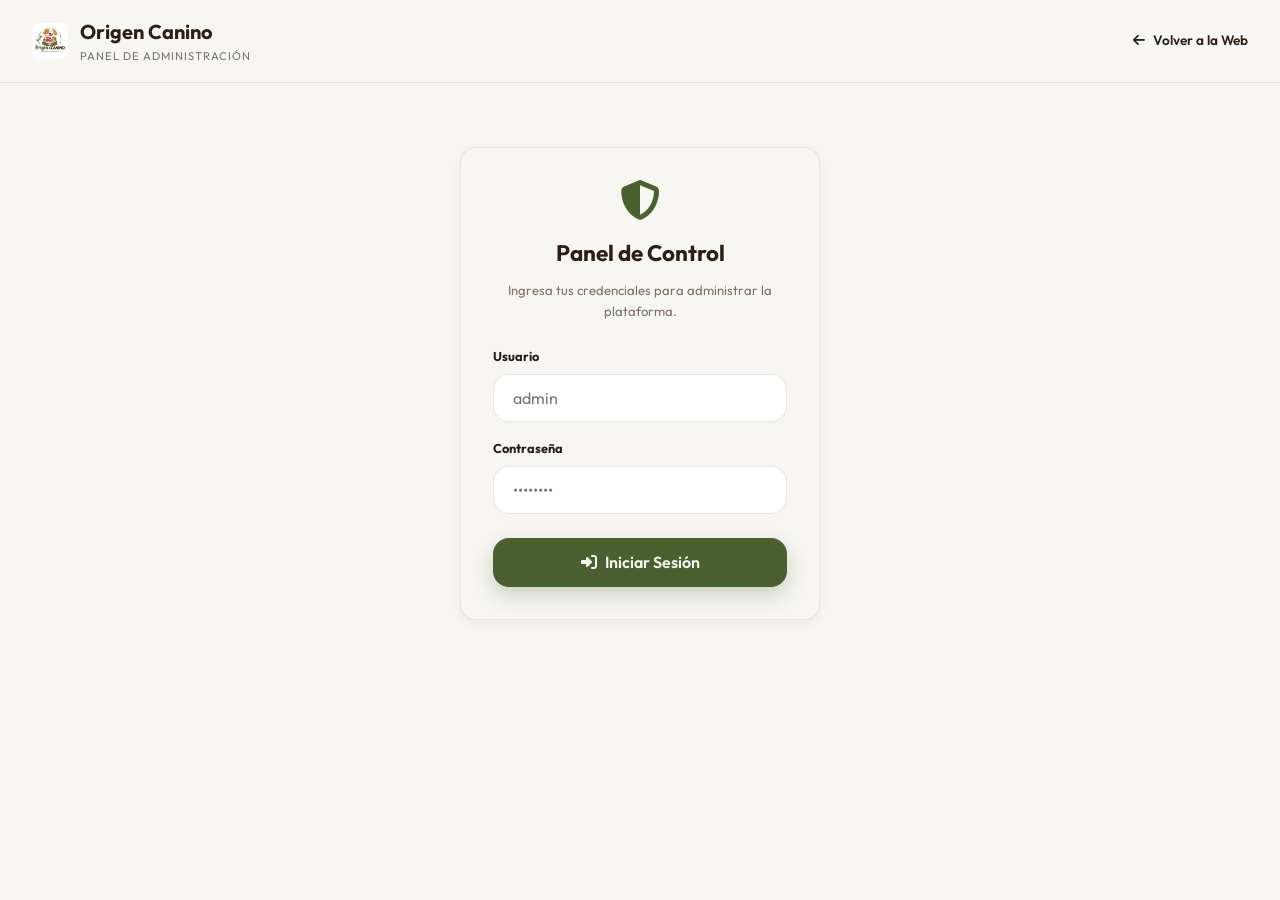
==== admin/index.html @ ac1cb2c6 "Corregir anidamiento HTML de admin-panel-leads cerrando correctamente admin-panel-users" ====
<!DOCTYPE html>
<html lang="es">
<head>
  <meta charset="UTF-8">
  <meta name="viewport" content="width=device-width, initial-scale=1.0">
  <title>Origen Canino - Panel de Control</title>
  
  <!-- Estilos e iconos idénticos al sitio principal -->
  <link rel="stylesheet" href="../style.css?v=3.2">
  <link rel="stylesheet" href="https://cdnjs.cloudflare.com/ajax/libs/font-awesome/6.4.0/css/all.min.css">
  <link rel="preconnect" href="https://fonts.googleapis.com">
  <link rel="preconnect" href="https://fonts.gstatic.com" crossorigin>
  <link href="https://fonts.googleapis.com/css2?family=Outfit:wght@300;400;600;700&family=Playfair+Display:ital,wght@0,600;0,700;1,400&display=swap" rel="stylesheet">
  
  <style>
    body {
      background: var(--bg-cream);
      margin: 0;
      font-family: var(--font-sans);
      color: var(--text-dark);
      min-height: 100vh;
      display: flex;
      flex-direction: column;
    }
    
    /* Header de Admin simplificado */
    .admin-header {
      background: var(--bg-cream);
      border-bottom: 1px solid rgba(44, 26, 14, 0.08);
      padding: 1rem 2rem;
      display: flex;
      justify-content: space-between;
      align-items: center;
    }

    .admin-logo-wrapper {
      display: flex;
      align-items: center;
      gap: 0.75rem;
    }

    .admin-logo-img {
      height: 36px;
      width: auto;
      border-radius: var(--radius-sm);
    }

    .admin-logo-title {
      font-family: var(--font-serif);
      font-size: 1.25rem;
      color: var(--secondary-brown);
      font-weight: 700;
      margin: 0;
    }

    .admin-logo-subtitle {
      font-size: 0.7rem;
      color: var(--text-muted);
      margin: 0;
      text-transform: uppercase;
      letter-spacing: 1px;
    }
    
    .admin-back-btn {
      color: var(--secondary-brown);
      text-decoration: none;
      font-size: 0.85rem;
      font-weight: 600;
      display: flex;
      align-items: center;
      gap: 0.5rem;
      transition: color 0.2s;
    }
    .admin-back-btn:hover {
      color: var(--primary-green);
    }
    
    .admin-main-area {
      flex: 1;
      display: flex;
      flex-direction: column;
      padding: 2rem;
      max-width: 1400px;
      width: 100%;
      box-sizing: border-box;
      margin: 0 auto;
    }
  </style>
</head>
<body>

  <!-- Encabezado de la página de administración -->
  <header class="admin-header">
    <div class="admin-logo-wrapper">
      <img src="../assets/logo.jpg" alt="Origen Canino" class="admin-logo-img" onerror="this.src='../assets/logo.jpg'">
      <div>
        <h1 class="admin-logo-title">Origen Canino</h1>
        <p class="admin-logo-subtitle">Panel de Administración</p>
      </div>
    </div>
    <a href="../index.html" class="admin-back-btn">
      <i class="fa-solid fa-arrow-left"></i> Volver a la Web
    </a>
  </header>

  <main class="admin-main-area">

    <!-- Formulario de Autenticación de Administrador -->
    <div id="admin-login-box" class="admin-login-box" style="display: flex; justify-content: center; align-items: center; min-height: 400px; padding: 2rem 0;">
      <div class="admin-login-card" style="background: var(--bg-cream); padding: 2rem; border-radius: var(--radius-md); border: 1px solid rgba(44,26,14,0.08); width: 100%; max-width: 360px; box-shadow: var(--shadow-sm); text-align: center;">
        <i class="fa-solid fa-shield-halved" style="font-size: 2.5rem; color: var(--primary-green); margin-bottom: 1rem;"></i>
        <h3 style="font-family: var(--font-serif); color: var(--secondary-brown); margin-bottom: 0.5rem; font-size: 1.4rem;">Panel de Control</h3>
        <p style="color: var(--text-muted); font-size: 0.82rem; margin-bottom: 1.5rem;">Ingresa tus credenciales para administrar la plataforma.</p>
        <div class="form-group" style="text-align: left; margin-bottom: 1rem;">
          <label for="admin-user-input" style="color: var(--text-dark); font-size: 0.8rem; font-weight: 700;">Usuario</label>
          <input type="text" id="admin-user-input" class="form-input" placeholder="admin" style="width: 100%;">
        </div>
        <div class="form-group" style="text-align: left; margin-bottom: 1.5rem;">
          <label for="admin-pass-input" style="color: var(--text-dark); font-size: 0.8rem; font-weight: 700;">Contraseña</label>
          <input type="password" id="admin-pass-input" class="form-input" placeholder="••••••••" style="width: 100%;" onkeydown="if(event.key==='Enter') loginAdmin()">
        </div>
        <button class="btn btn-primary" style="width: 100%;" onclick="loginAdmin()">
          <i class="fa-solid fa-right-to-bracket"></i> Iniciar Sesión
        </button>
      </div>
    </div>

    <!-- Dashboard del Administrador (Oculto al inicio) -->
    <div class="admin-dashboard-container" id="admin-dashboard-wrapper" style="display: none;">
      
      <!-- Sidebar del Administrador -->
      <aside class="admin-sidebar">
        <button class="admin-menu-btn active" id="btn-tab-parameters" onclick="switchAdminTab('parameters')">
          <i class="fa-solid fa-sliders"></i> Parámetros de Dietas
        </button>
        <button class="admin-menu-btn" id="btn-tab-recipes" onclick="switchAdminTab('recipes')">
          <i class="fa-solid fa-utensils"></i> Menús & Recetas
        </button>
        <button class="admin-menu-btn" id="btn-tab-orders" onclick="switchAdminTab('orders')">
          <i class="fa-solid fa-receipt"></i> Suscripciones Activas
        </button>
        <button class="admin-menu-btn" id="btn-tab-testimonials" onclick="switchAdminTab('testimonials')">
          <i class="fa-solid fa-comments"></i> Testimonios Familias
        </button>
        <button class="admin-menu-btn" id="btn-tab-faqs" onclick="switchAdminTab('faqs')">
          <i class="fa-solid fa-circle-question"></i> Preguntas Frecuentes (FAQs)
        </button>
        <button class="admin-menu-btn" id="btn-tab-leads" onclick="switchAdminTab('leads')">
          <i class="fa-solid fa-envelope"></i> Mensajes Recibidos
        </button>
        <button class="admin-menu-btn" id="btn-tab-users" onclick="switchAdminTab('users')">
          <i class="fa-solid fa-users-gear"></i> Administradores
        </button>
        <button class="admin-menu-btn" onclick="logoutAdmin()" style="margin-top: auto; color: var(--accent-red); border-color: rgba(177, 59, 57, 0.2);">
          <i class="fa-solid fa-power-off"></i> Cerrar Sesión Admin
        </button>
      </aside>

      <!-- Contenido del Panel Admin -->
      <main class="admin-content-card">
        
        <!-- PANEL A: CONFIGURACIÓN DE PARÁMETROS -->
        <div id="admin-panel-parameters" class="admin-view-panel active">
          <h2 style="font-family: var(--font-serif); color: var(--secondary-brown); margin-bottom: 0.5rem;">
            Mantenedor de Parámetros Nutricionales
          </h2>
          <p style="color: var(--text-muted); margin-bottom: 2rem;">
            Configura los multiplicadores de ración para los cálculos automáticos y los precios por kg.
          </p>

          <div class="inline-form-grid">
            <div class="form-group">
              <label for="cfg-barf-price" style="color: var(--text-dark);">Precio por kg Dieta BARF ($)</label>
              <input type="number" id="cfg-barf-price" class="form-input" value="4200">
            </div>
            <div class="form-group">
              <label for="cfg-cooked-price" style="color: var(--text-dark);">Precio por kg Comida Cocinada ($)</label>
              <input type="number" id="cfg-cooked-price" class="form-input" value="5200">
            </div>
            <div class="form-group">
              <label for="cfg-shipping-cost" style="color: var(--text-dark);">Costo de Envío / Despacho ($)</label>
              <input type="number" id="cfg-shipping-cost" class="form-input" value="5000">
            </div>
          </div>

          <h3 style="font-size: 1.1rem; color: var(--secondary-brown); margin: 1.5rem 0 1rem; border-bottom: 1px solid rgba(44, 26, 14, 0.08); padding-bottom: 0.5rem;">
            Porcentajes para Dieta BARF (Adultos)
          </h3>
          <div class="inline-form-grid">
            <div class="form-group">
              <label for="cfg-barf-adult-sedentary" style="color: var(--text-dark);">Sedentario / Senior (%)</label>
              <input type="number" id="cfg-barf-adult-sedentary" class="form-input" value="2.0" step="0.1">
            </div>
            <div class="form-group">
              <label for="cfg-barf-adult-normal" style="color: var(--text-dark);">Normal (%)</label>
              <input type="number" id="cfg-barf-adult-normal" class="form-input" value="2.5" step="0.1">
            </div>
            <div class="form-group">
              <label for="cfg-barf-adult-active" style="color: var(--text-dark);">Activo (%)</label>
              <input type="number" id="cfg-barf-adult-active" class="form-input" value="3.0" step="0.1">
            </div>
            <div class="form-group">
              <label for="cfg-barf-adult-working" style="color: var(--text-dark);">Muy Activo (%)</label>
              <input type="number" id="cfg-barf-adult-working" class="form-input" value="3.5" step="0.1">
            </div>
          </div>

          <h3 style="font-size: 1.1rem; color: var(--secondary-brown); margin: 1.5rem 0 1rem; border-bottom: 1px solid rgba(44, 26, 14, 0.08); padding-bottom: 0.5rem;">
            Porcentajes para Comida Cocinada (Adultos)
          </h3>
          <div class="inline-form-grid">
            <div class="form-group">
              <label for="cfg-cooked-adult-sedentary" style="color: var(--text-dark);">Sedentario / Senior (%)</label>
              <input type="number" id="cfg-cooked-adult-sedentary" class="form-input" value="3.0" step="0.1">
            </div>
            <div class="form-group">
              <label for="cfg-cooked-adult-normal" style="color: var(--text-dark);">Normal (%)</label>
              <input type="number" id="cfg-cooked-adult-normal" class="form-input" value="3.5" step="0.1">
            </div>
            <div class="form-group">
              <label for="cfg-cooked-adult-active" style="color: var(--text-dark);">Activo (%)</label>
              <input type="number" id="cfg-cooked-adult-active" class="form-input" value="4.0" step="0.1">
            </div>
            <div class="form-group">
              <label for="cfg-cooked-adult-working" style="color: var(--text-dark);">Muy Activo (%)</label>
              <input type="number" id="cfg-cooked-adult-working" class="form-input" value="4.5" step="0.1">
            </div>
          </div>

          <h3 style="font-size: 1.1rem; color: var(--secondary-brown); margin: 1.5rem 0 1rem; border-bottom: 1px solid rgba(44, 26, 14, 0.08); padding-bottom: 0.5rem;">
            Porcentajes para Cachorros (Según Edad)
          </h3>
          <div class="inline-form-grid">
            <div class="form-group">
              <label for="cfg-puppy-early" style="color: var(--text-dark);">Cachorros 2-4 meses (%)</label>
              <input type="number" id="cfg-puppy-early" class="form-input" value="8.0" step="0.5">
            </div>
            <div class="form-group">
              <label for="cfg-puppy-mid" style="color: var(--text-dark);">Cachorros 4-6 meses (%)</label>
              <input type="number" id="cfg-puppy-mid" class="form-input" value="6.0" step="0.5">
            </div>
            <div class="form-group">
              <label for="cfg-puppy-late" style="color: var(--text-dark);">Cachorros 6-12 meses (%)</label>
              <input type="number" id="cfg-puppy-late" class="form-input" value="4.0" step="0.5">
            </div>
          </div>

          <button class="btn btn-primary" onclick="saveAdminParameters()">
            <i class="fa-solid fa-floppy-disk"></i> Guardar Parámetros
          </button>
        </div>

        <!-- PANEL B: GESTIÓN DE CATÁLOGO / RECETAS -->
        <div id="admin-panel-recipes" class="admin-view-panel">
          <div style="display: flex; justify-content: space-between; align-items: center; margin-bottom: 1.5rem;">
            <h2 style="font-family: var(--font-serif); color: var(--secondary-brown);">
              Catálogo de Productos y Recetas
            </h2>
            <button class="btn btn-primary" onclick="showAddProductForm()">
              <i class="fa-solid fa-plus"></i> Nuevo Producto
            </button>
          </div>

          <!-- Formulario de agregar/editar -->
          <div id="add-product-form-container" style="display: none; background: var(--bg-cream); padding: 1.5rem; border-radius: var(--radius-md); border: 1px solid rgba(44, 26, 14, 0.08); margin-bottom: 2rem;">
            <h3 id="form-product-title" style="margin-bottom: 1rem; font-size: 1.1rem; color: var(--secondary-brown);">Agregar Nuevo Producto</h3>
            <input type="hidden" id="form-product-id">
            
            <div style="display: grid; grid-template-columns: 1fr 1fr; gap: 1rem; margin-bottom: 1rem;">
              <div class="form-group">
                <label for="form-product-name" style="color: var(--text-dark);">Nombre del Producto</label>
                <input type="text" id="form-product-name" class="form-input" required placeholder="Ej: BARF Salmón Premium">
              </div>
              <div class="form-group">
                <label for="form-product-category" style="color: var(--text-dark);">Categoría</label>
                <select id="form-product-category" class="form-input">
                  <option value="barf">Dieta BARF</option>
                  <option value="cooked">Comida Cocinada</option>
                  <option value="snack">Snack / Suplemento</option>
                </select>
              </div>
            </div>

            <div style="display: grid; grid-template-columns: 1fr 1fr; gap: 1rem; margin-bottom: 1rem;">
              <div class="form-group">
                <label for="form-product-price" style="color: var(--text-dark);">Precio ($)</label>
                <input type="number" id="form-product-price" class="form-input" required placeholder="Ej: 4500 (BARF/Cocido es por kg, Snack por unidad)">
              </div>
              <div class="form-group">
                <label for="form-product-icon" style="color: var(--text-dark);">Emoji / Icono representativo</label>
                <input type="text" id="form-product-icon" class="form-input" placeholder="Ej: 🍣 o 🦴">
              </div>
            </div>

            <div class="form-group" style="margin-bottom: 1.25rem;">
              <label for="form-product-ingredients" style="color: var(--text-dark);">Ingredientes o Descripción Corta</label>
              <input type="text" id="form-product-ingredients" class="form-input" placeholder="Ej: 60% carne de salmón, 20% huesos triturados, 10% zapallo...">
            </div>

            <div style="display: flex; gap: 0.5rem;">
              <button class="btn btn-primary" onclick="submitProductForm()">
                Guardar Producto
              </button>
              <button class="btn btn-secondary" onclick="hideProductForm()">
                Cancelar
              </button>
            </div>
          </div>

          <!-- Tabla de Catálogo -->
          <div class="admin-table-wrapper">
            <table class="admin-table">
              <thead>
                <tr>
                  <th>Icono</th>
                  <th>Nombre</th>
                  <th>Categoría</th>
                  <th>Ingredientes / Detalle</th>
                  <th>Precio</th>
                  <th>Acciones</th>
                </tr>
              </thead>
              <tbody id="admin-products-tbody">
                <!-- Carga dinámica -->
              </tbody>
            </table>
          </div>
        </div>

        <!-- PANEL C: GESTIÓN DE SUSCRIPCIONES / PEDIDOS -->
        <div id="admin-panel-orders" class="admin-view-panel">
          <h2 style="font-family: var(--font-serif); color: var(--secondary-brown); margin-bottom: 0.5rem;">
            Control de Suscripciones Mensuales
          </h2>
          <p style="color: var(--text-muted); margin-bottom: 1.5rem;">
            Revisa y gestiona las solicitudes de dietas personalizadas y pedidos ingresados por los clientes en la App.
          </p>

          <div class="admin-table-wrapper">
            <table class="admin-table">
              <thead>
                <tr>
                  <th>Foto Mascota</th>
                  <th>Mascotas & Dueño</th>
                  <th>Detalles Físicos</th>
                  <th>Fórmula Solicitada</th>
                  <th>Porción Diaria</th>
                  <th>Total Mensual</th>
                  <th>Estado de Pago</th>
                </tr>
              </thead>
              <tbody id="admin-orders-tbody">
                <!-- Carga dinámica -->
              </tbody>
            </table>
          </div>
        </div>

        <!-- PANEL D: GESTIÓN DE TESTIMONIOS -->
        <div id="admin-panel-testimonials" class="admin-view-panel">
          <div style="display: flex; justify-content: space-between; align-items: center; margin-bottom: 1.5rem;">
            <h2 style="font-family: var(--font-serif); color: var(--secondary-brown);">
              Testimonios de Familias
            </h2>
            <button class="btn btn-primary" onclick="showAddTestimonialForm()">
              <i class="fa-solid fa-plus"></i> Nuevo Testimonio
            </button>
          </div>

          <!-- Formulario de agregar/editar testimonio -->
          <div id="add-testimonial-form-container" style="display: none; background: var(--bg-cream); padding: 1.5rem; border-radius: var(--radius-md); border: 1px solid rgba(44, 26, 14, 0.08); margin-bottom: 2rem;">
            <h3 id="form-testimonial-title" style="margin-bottom: 1rem; font-size: 1.1rem; color: var(--secondary-brown);">Agregar Testimonio</h3>
            <input type="hidden" id="form-testimonial-id">
            
            <div style="display: grid; grid-template-columns: 1fr 1fr; gap: 1rem; margin-bottom: 1rem;">
              <div class="form-group">
                <label for="form-testimonial-author" style="color: var(--text-dark);">Nombre del Autor</label>
                <input type="text" id="form-testimonial-author" class="form-input" required placeholder="Ej: Camila Rojas">
              </div>
              <div class="form-group">
                <label for="form-testimonial-location" style="color: var(--text-dark);">Ubicación</label>
                <input type="text" id="form-testimonial-location" class="form-input" required placeholder="Ej: Providencia">
              </div>
            </div>

            <div style="display: grid; grid-template-columns: 1fr 1fr; gap: 1rem; margin-bottom: 1rem;">
              <div class="form-group">
                <label for="form-testimonial-dog" style="color: var(--text-dark);">Nombre de la Mascota</label>
                <input type="text" id="form-testimonial-dog" class="form-input" placeholder="Ej: Mateo">
              </div>
              <div class="form-group">
                <label for="form-testimonial-photo" style="color: var(--text-dark);">Avatar (URL de foto o Base64)</label>
                <input type="text" id="form-testimonial-photo" class="form-input" placeholder="Opcional. Por defecto usa logo.">
              </div>
            </div>

            <div class="form-group" style="margin-bottom: 1.25rem;">
              <label for="form-testimonial-quote" style="color: var(--text-dark);">Testimonio / Opinión</label>
              <textarea id="form-testimonial-quote" class="form-input" style="height: 80px; resize: none;" required placeholder="Escribe aquí el testimonio de la familia..."></textarea>
            </div>

            <div style="display: flex; gap: 0.5rem;">
              <button class="btn btn-primary" onclick="submitTestimonialForm()">
                Guardar Testimonio
              </button>
              <button class="btn btn-secondary" onclick="hideTestimonialForm()">
                Cancelar
              </button>
            </div>
          </div>

          <!-- Tabla de Testimonios -->
          <div class="admin-table-wrapper">
            <table class="admin-table">
              <thead>
                <tr>
                  <th>Avatar</th>
                  <th>Autor</th>
                  <th>Ubicación</th>
                  <th>Mascota</th>
                  <th>Opinión</th>
                  <th>Acciones</th>
                </tr>
              </thead>
              <tbody id="admin-testimonials-tbody">
                <!-- Carga dinámica -->
              </tbody>
            </table>
          </div>
        </div>

        <!-- PANEL E: GESTIÓN DE FAQS -->
        <div id="admin-panel-faqs" class="admin-view-panel">
          <div style="display: flex; justify-content: space-between; align-items: center; margin-bottom: 1.5rem;">
            <h2 style="font-family: var(--font-serif); color: var(--secondary-brown);">
              Preguntas Frecuentes (FAQs)
            </h2>
            <button class="btn btn-primary" onclick="showAddFaqForm()">
              <i class="fa-solid fa-plus"></i> Nueva FAQ
            </button>
          </div>

          <!-- Formulario de agregar/editar FAQ -->
          <div id="add-faq-form-container" style="display: none; background: var(--bg-cream); padding: 1.5rem; border-radius: var(--radius-md); border: 1px solid rgba(44, 26, 14, 0.08); margin-bottom: 2rem;">
            <h3 id="form-faq-title" style="margin-bottom: 1rem; font-size: 1.1rem; color: var(--secondary-brown);">Agregar FAQ</h3>
            <input type="hidden" id="form-faq-id">
            
            <div class="form-group" style="margin-bottom: 1rem;">
              <label for="form-faq-question" style="color: var(--text-dark);">Pregunta</label>
              <input type="text" id="form-faq-question" class="form-input" required placeholder="Ej: ¿Es seguro dar huesos a mi perro?">
            </div>

            <div class="form-group" style="margin-bottom: 1.25rem;">
              <label for="form-faq-answer" style="color: var(--text-dark);">Respuesta</label>
              <textarea id="form-faq-answer" class="form-input" style="height: 100px; resize: none;" required placeholder="Escribe aquí la respuesta oficial..."></textarea>
            </div>

            <div style="display: flex; gap: 0.5rem;">
              <button class="btn btn-primary" onclick="submitFaqForm()">
                Guardar FAQ
              </button>
              <button class="btn btn-secondary" onclick="hideFaqForm()">
                Cancelar
              </button>
            </div>
          </div>

          <!-- Tabla de FAQs -->
          <div class="admin-table-wrapper">
            <table class="admin-table">
              <thead>
                <tr>
                  <th style="width: 250px;">Pregunta</th>
                  <th>Respuesta Oficial</th>
                  <th style="width: 100px;">Acciones</th>
                </tr>
              </thead>
              <tbody id="admin-faqs-tbody">
                <!-- Carga dinámica -->
              </tbody>
            </table>
          </div>
        </div>

        <!-- PANEL F: GESTIÓN DE USUARIOS ADMINISTRADORES -->
        <div id="admin-panel-users" class="admin-view-panel">
          <div style="display: flex; justify-content: space-between; align-items: center; margin-bottom: 1.5rem;">
            <h2 style="font-family: var(--font-serif); color: var(--secondary-brown);">
              Usuarios Administradores
            </h2>
            <button class="btn btn-primary" onclick="showAddUserForm()">
              <i class="fa-solid fa-user-plus"></i> Nuevo Administrador
            </button>
          </div>

          <!-- Formulario de agregar/editar usuario admin -->
          <div id="add-user-form-container" style="display: none; background: var(--bg-cream); padding: 1.5rem; border-radius: var(--radius-md); border: 1px solid rgba(44, 26, 14, 0.08); margin-bottom: 2rem;">
            <h3 id="form-user-title" style="margin-bottom: 1rem; font-size: 1.1rem; color: var(--secondary-brown);">Agregar Administrador</h3>
            <input type="hidden" id="form-user-id">
            
            <div style="display: grid; grid-template-columns: 1fr 1fr; gap: 1rem; margin-bottom: 1.25rem;">
              <div class="form-group">
                <label for="form-user-name" style="color: var(--text-dark); font-weight: 700;">Nombre de Usuario</label>
                <input type="text" id="form-user-name" class="form-input" required placeholder="Ej: admin2">
              </div>
              <div class="form-group">
                <label for="form-user-pass" style="color: var(--text-dark); font-weight: 700;">Contraseña</label>
                <input type="password" id="form-user-pass" class="form-input" placeholder="Escribe la contraseña (vacío en edición para no cambiar)">
              </div>
            </div>

            <div style="display: flex; gap: 0.5rem;">
              <button class="btn btn-primary" onclick="submitUserForm()">
                Guardar Usuario
              </button>
              <button class="btn btn-secondary" onclick="hideUserForm()">
                Cancelar
              </button>
            </div>
          </div>

          <!-- Tabla de Administradores -->
          <div class="admin-table-wrapper" style="max-width: 600px;">
            <table class="admin-table">
              <thead>
                <tr>
                  <th>ID</th>
                  <th>Nombre de Usuario</th>
                  <th>Acciones</th>
                </tr>
              </thead>
              <tbody id="admin-users-tbody">
                <!-- Carga dinámica -->
              </tbody>
            </table>
        </div>
      </div>

      <!-- PANEL G: GESTIÓN DE MENSAJES RECIBIDOS (LEADS) -->
        <div id="admin-panel-leads" class="admin-view-panel">
          <div style="display: flex; justify-content: space-between; align-items: center; margin-bottom: 1.5rem;">
            <h2 style="font-family: var(--font-serif); color: var(--secondary-brown);">
              Mensajes y Consultas Recibidas
            </h2>
          </div>

          <!-- Tabla de Mensajes -->
          <div class="admin-table-wrapper">
            <table class="admin-table">
              <thead>
                <tr>
                  <th style="width: 150px;">Fecha</th>
                  <th style="width: 150px;">Nombre</th>
                  <th style="width: 180px;">Correo</th>
                  <th style="width: 120px;">Teléfono</th>
                  <th>Consulta o Proyecto</th>
                  <th style="width: 100px;">Acciones</th>
                </tr>
              </thead>
              <tbody id="admin-leads-tbody">
                <!-- Carga dinámica -->
              </tbody>
            </table>
          </div>
        </div>

      </main>
    </div>

  </main>

  <script src="admin.js?v=3.3"></script>
</body>
</html>
---- style.css ----
/* CSS para Origen Canino Web & Mobile Suite */
@import url('https://fonts.googleapis.com/css2?family=Pacifico&family=Fredoka:wght@400;600;700&family=Outfit:wght@300;400;500;600;700;800&family=Courier+Prime:wght@400;700&display=swap');

:root {
  /* Paleta de colores basada en el logo oficial */
  --primary-green: hsl(85, 34%, 28%);     /* #4d6433 - Verde oliva del plato */
  --primary-green-light: hsl(85, 30%, 45%);
  --primary-green-dark: hsl(85, 38%, 18%);
  --secondary-brown: hsl(24, 38%, 13%);    /* #2c1a0e - Marrón de 'CANINO' */
  --secondary-brown-light: hsl(24, 25%, 30%);
  --accent-red: hsl(1, 51%, 46%);         /* #b13b39 - Rojo óxido de la carne */
  --accent-red-light: hsl(1, 55%, 55%);
  --bg-cream: hsl(40, 24%, 96%);          /* #f6f3ed - Fondo crema suave */
  --bg-white: #ffffff;
  --text-dark: hsl(24, 30%, 12%);
  --text-muted: hsl(24, 12%, 45%);
  
  /* Sistema de diseño tipográfico basado en el logotipo oficial */
  --font-script: 'Pacifico', cursive;      /* Tipografía de 'Origen' */
  --font-header: 'Fredoka', sans-serif;    /* Tipografía de 'CANINO' (chunky rounded) */
  --font-sans: 'Outfit', sans-serif;       /* Para cuerpo de texto */
  --font-mono: 'Courier Prime', monospace;
  
  --shadow-sm: 0 4px 12px rgba(44, 26, 14, 0.05);
  --shadow-md: 0 12px 36px rgba(44, 26, 14, 0.08);
  --shadow-lg: 0 24px 64px rgba(44, 26, 14, 0.15);
  
  --radius-sm: 8px;
  --radius-md: 16px;
  --radius-lg: 28px;
  --transition: all 0.3s cubic-bezier(0.4, 0, 0.2, 1);
}

/* Reset y Base */
* {
  box-sizing: border-box;
  margin: 0;
  padding: 0;
  scrollbar-width: thin;
  scrollbar-color: var(--primary-green-light) transparent;
}

body {
  font-family: var(--font-sans);
  background-color: var(--bg-cream);
  color: var(--text-dark);
  min-height: 100vh;
  display: flex;
  flex-direction: column;
  overflow-x: hidden;
  line-height: 1.6;
}

/* Scrollbar Personalizado */
::-webkit-scrollbar {
  width: 8px;
  height: 8px;
}
::-webkit-scrollbar-track {
  background: transparent;
}
::-webkit-scrollbar-thumb {
  background: var(--primary-green-light);
  border-radius: 4px;
}
::-webkit-scrollbar-thumb:hover {
  background: var(--primary-green);
}

/* Header de la Aplicación General */
.app-header {
  background: rgba(246, 243, 237, 0.85);
  backdrop-filter: blur(16px);
  -webkit-backdrop-filter: blur(16px);
  border-bottom: 1px solid rgba(44, 26, 14, 0.08);
  position: sticky;
  top: 0;
  z-index: 1000;
  padding: 0.6rem 2rem;
  display: flex;
  justify-content: space-between;
  align-items: center;
}

.logo-container {
  display: flex;
  align-items: center;
  gap: 0.75rem;
}

.logo-img {
  height: 52px;
  width: 52px;
  object-fit: contain;
  border-radius: 50%;
  border: 2px solid var(--primary-green);
  background-color: var(--bg-white);
}

.logo-text {
  display: flex;
  flex-direction: column;
  line-height: 1;
}

/* Estructuración Typográfica Réplica del Logo */
.logo-brand-wrapper {
  display: flex;
  align-items: flex-end;
  gap: 0.35rem;
  margin-bottom: 2px;
}

.logo-brand-origen {
  font-family: var(--font-script);
  font-size: 1.85rem;
  color: var(--primary-green);
  transform: rotate(-3deg);
  line-height: 0.8;
  padding-bottom: 3px;
}

.logo-brand-canino {
  font-family: var(--font-header);
  font-weight: 700;
  font-size: 1.45rem;
  color: var(--secondary-brown);
  display: inline-flex;
  align-items: center;
  gap: 0.2rem;
  letter-spacing: -0.5px;
  text-transform: uppercase;
}

.logo-paw {
  font-size: 0.95rem;
  color: var(--primary-green-light);
  transform: rotate(15deg);
}

.logo-brand-sub {
  font-family: var(--font-sans);
  font-size: 0.6rem;
  font-weight: 700;
  letter-spacing: 2px;
  color: var(--primary-green);
  text-transform: uppercase;
  border-top: 1px solid rgba(44, 26, 14, 0.12);
  padding-top: 2px;
  margin-top: 2px;
  display: inline-block;
  line-height: 1.2;
}

/* Navegación por Pestañas */
.view-tabs {
  display: flex;
  background: rgba(44, 26, 14, 0.05);
  padding: 0.35rem;
  border-radius: var(--radius-md);
  gap: 0.25rem;
}

.tab-btn {
  background: transparent;
  border: none;
  font-family: var(--font-sans);
  font-weight: 600;
  font-size: 0.9rem;
  padding: 0.6rem 1.2rem;
  color: var(--text-muted);
  border-radius: calc(var(--radius-md) - 4px);
  cursor: pointer;
  display: flex;
  align-items: center;
  gap: 0.5rem;
  transition: var(--transition);
}

.tab-btn i {
  font-size: 1.1rem;
}

.tab-btn:hover {
  color: var(--secondary-brown);
}

.tab-btn.active {
  background: var(--bg-white);
  color: var(--primary-green);
  box-shadow: var(--shadow-sm);
}

/* Área de Contenido Principal */
.main-viewport {
  flex: 1;
  display: flex;
  flex-direction: column;
  position: relative;
}

.view-section {
  display: none;
  width: 100%;
  animation: fadeIn 0.4s ease-out forwards;
}

.view-section.active {
  display: block;
}

@keyframes fadeIn {
  from { opacity: 0; transform: translateY(10px); }
  to { opacity: 1; transform: translateY(0); }
}

/* ==========================================================================
   1. ESTILOS DEL SITIO WEB (DESKTOP)
   ========================================================================== */
.web-hero {
  padding: 5rem 2rem;
  background: radial-gradient(circle at 80% 20%, hsla(85, 34%, 28%, 0.08) 0%, transparent 60%),
              radial-gradient(circle at 10% 80%, hsla(1, 51%, 46%, 0.05) 0%, transparent 50%);
  display: grid;
  grid-template-columns: 1.1fr 0.9fr;
  align-items: center;
  gap: 4rem;
  max-width: 1300px;
  margin: 0 auto;
}

.hero-content h1 {
  font-family: var(--font-header);
  font-weight: 700;
  font-size: 3.2rem;
  line-height: 1.1;
  color: var(--secondary-brown);
  margin-bottom: 1.5rem;
}

.hero-content h1 span {
  color: var(--primary-green);
  display: block;
  font-family: var(--font-script);
  font-size: 3rem;
  font-weight: normal;
  text-transform: none;
  letter-spacing: 0px;
  margin-bottom: 0.5rem;
}

.hero-content p {
  font-size: 1.2rem;
  color: var(--text-muted);
  margin-bottom: 2.5rem;
  max-width: 550px;
}

.hero-actions {
  display: flex;
  gap: 1rem;
}

.btn {
  display: inline-flex;
  align-items: center;
  justify-content: center;
  padding: 0.9rem 1.8rem;
  border-radius: var(--radius-md);
  font-weight: 600;
  font-size: 1rem;
  cursor: pointer;
  transition: var(--transition);
  text-decoration: none;
  border: none;
  gap: 0.5rem;
  font-family: var(--font-sans);
}

.btn-primary {
  background: var(--primary-green);
  color: var(--bg-cream);
  box-shadow: 0 8px 20px hsla(85, 34%, 28%, 0.25);
}

.btn-primary:hover {
  background: var(--primary-green-dark);
  transform: translateY(-2px);
  box-shadow: 0 12px 25px hsla(85, 34%, 28%, 0.35);
}

.btn-secondary {
  background: var(--bg-white);
  color: var(--secondary-brown);
  border: 1px solid rgba(44, 26, 14, 0.15);
}

.btn-secondary:hover {
  background: rgba(44, 26, 14, 0.03);
  transform: translateY(-2px);
}

.hero-image-wrapper {
  position: relative;
  display: flex;
  justify-content: center;
  align-items: center;
}

.hero-badge {
  position: absolute;
  background: var(--bg-white);
  padding: 1rem 1.5rem;
  border-radius: var(--radius-md);
  box-shadow: var(--shadow-md);
  display: flex;
  align-items: center;
  gap: 1rem;
  z-index: 10;
  border: 1px solid rgba(44, 26, 14, 0.05);
  animation: float 4s ease-in-out infinite;
}

.hero-badge.badge-1 {
  top: 2%;
  left: -20%;
}

.hero-badge.badge-2 {
  bottom: 6%;
  right: -20%;
  animation-delay: 2s;
}

@media (max-width: 1200px) {
  .hero-badge.badge-1 {
    left: -12%;
  }
  .hero-badge.badge-2 {
    right: -12%;
  }
}

@media (max-width: 768px) {
  .hero-badge.badge-1 {
    top: -8%;
    left: 2%;
  }
  .hero-badge.badge-2 {
    bottom: -8%;
    right: 2%;
  }
}

@keyframes float {
  0%, 100% { transform: translateY(0); }
  50% { transform: translateY(-8px); }
}

.hero-badge i {
  color: var(--accent-red);
  font-size: 1.8rem;
  background: hsla(1, 51%, 46%, 0.1);
  padding: 0.5rem;
  border-radius: 50%;
}

.hero-badge-info h4 {
  font-family: var(--font-header);
  font-weight: 600;
  font-size: 1rem;
  color: var(--secondary-brown);
}

.hero-badge-info p {
  font-size: 0.8rem;
  color: var(--text-muted);
}

.hero-main-img {
  width: 90%;
  max-width: 420px;
  border-radius: var(--radius-lg);
  box-shadow: var(--shadow-lg);
  border: 6px solid var(--bg-white);
  transform: rotate(2deg);
}

/* Filosofía y Dietas */
.web-diets {
  padding: 6rem 2rem;
  background: var(--bg-white);
}

.section-title {
  text-align: center;
  max-width: 600px;
  margin: 0 auto 4rem;
}

.section-title span {
  color: var(--accent-red);
  font-family: var(--font-sans);
  font-weight: 700;
  font-size: 0.9rem;
  text-transform: uppercase;
  letter-spacing: 2px;
  display: block;
  margin-bottom: 0.5rem;
}

.section-title h2 {
  font-family: var(--font-header);
  font-weight: 700;
  font-size: 2.6rem;
  color: var(--secondary-brown);
}

.diets-grid {
  display: grid;
  grid-template-columns: 1fr 1fr;
  gap: 3rem;
  max-width: 1200px;
  margin: 0 auto;
}

.diet-card {
  background: var(--bg-cream);
  border-radius: var(--radius-lg);
  padding: 3rem;
  border: 1px solid rgba(44, 26, 14, 0.06);
  transition: var(--transition);
  position: relative;
  overflow: hidden;
}

.diet-card:hover {
  transform: translateY(-5px);
  box-shadow: var(--shadow-md);
  border-color: var(--primary-green-light);
}

.diet-card::before {
  content: '';
  position: absolute;
  top: 0;
  left: 0;
  width: 6px;
  height: 100%;
  background: var(--primary-green);
}

.diet-card.cooked::before {
  background: var(--accent-red);
}

.diet-icon {
  font-size: 2.5rem;
  margin-bottom: 1.5rem;
  display: inline-block;
}

.diet-card h3 {
  font-size: 1.8rem;
  font-family: var(--font-header);
  color: var(--secondary-brown);
  margin-bottom: 1rem;
}

.diet-card p {
  color: var(--text-muted);
  margin-bottom: 1.5rem;
}

.diet-benefits-list {
  list-style: none;
  margin-bottom: 2rem;
}

.diet-benefits-list li {
  display: flex;
  align-items: center;
  gap: 0.75rem;
  margin-bottom: 0.75rem;
  font-weight: 500;
}

.diet-benefits-list li i {
  color: var(--primary-green);
}

.diet-card.cooked .diet-benefits-list li i {
  color: var(--accent-red);
}

/* Catálogo Web */
.web-catalog {
  padding: 6rem 2rem;
  max-width: 1200px;
  margin: 0 auto;
}

.catalog-filters {
  display: flex;
  justify-content: center;
  gap: 1rem;
  margin-bottom: 3rem;
}

.filter-btn {
  background: var(--bg-white);
  border: 1px solid rgba(44, 26, 14, 0.1);
  padding: 0.6rem 1.4rem;
  border-radius: var(--radius-md);
  font-weight: 600;
  font-family: var(--font-sans);
  cursor: pointer;
  color: var(--text-muted);
  transition: var(--transition);
}

.filter-btn:hover {
  color: var(--secondary-brown);
  border-color: var(--secondary-brown);
}

.filter-btn.active {
  background: var(--secondary-brown);
  color: var(--bg-white);
  border-color: var(--secondary-brown);
}

.products-grid {
  display: grid;
  grid-template-columns: repeat(auto-fill, minmax(270px, 1fr));
  gap: 2rem;
}

.product-card {
  background: var(--bg-white);
  border-radius: var(--radius-md);
  border: 1px solid rgba(44, 26, 14, 0.05);
  box-shadow: var(--shadow-sm);
  overflow: hidden;
  transition: var(--transition);
  display: flex;
  flex-direction: column;
}

.product-card:hover {
  transform: translateY(-5px);
  box-shadow: var(--shadow-md);
}

.product-img-wrapper {
  height: 200px;
  background: #eae6df;
  display: flex;
  align-items: center;
  justify-content: center;
  position: relative;
  font-size: 3.5rem;
}

.product-tag {
  position: absolute;
  top: 1rem;
  left: 1rem;
  background: var(--primary-green);
  color: var(--bg-white);
  padding: 0.35rem 0.75rem;
  font-size: 0.75rem;
  font-weight: 700;
  border-radius: 50px;
  text-transform: uppercase;
}

.product-tag.tag-cooked {
  background: var(--accent-red);
}

.product-tag.tag-snack {
  background: var(--secondary-brown);
}

.product-info {
  padding: 1.5rem;
  flex: 1;
  display: flex;
  flex-direction: column;
}

.product-info h3 {
  font-size: 1.25rem;
  font-family: var(--font-header);
  font-weight: 600;
  color: var(--secondary-brown);
  margin-bottom: 0.5rem;
}

.product-ingredients {
  font-size: 0.85rem;
  color: var(--text-muted);
  margin-bottom: 1rem;
  flex: 1;
}

.product-footer {
  display: flex;
  justify-content: space-between;
  align-items: center;
  margin-top: auto;
}

.product-price {
  font-size: 1.25rem;
  font-weight: 800;
  color: var(--primary-green);
}

/* ==========================================
   ESTILOS DE TESTIMONIOS (INSPIRADO EN LEGRAND PETIT)
   ========================================== */
.web-testimonials {
  padding: 6rem 2rem;
  background: var(--bg-white);
  border-bottom: 1px solid rgba(44, 26, 14, 0.08);
}

.testimonials-grid {
  display: grid;
  grid-template-columns: repeat(auto-fit, minmax(320px, 1fr));
  gap: 2.5rem;
  max-width: 1200px;
  margin: 0 auto;
}

.testimonial-card {
  background: var(--bg-cream);
  border: 1px solid rgba(44, 26, 14, 0.06);
  padding: 2.5rem;
  border-radius: var(--radius-md);
  display: flex;
  flex-direction: column;
  justify-content: space-between;
  box-shadow: var(--shadow-sm);
  transition: var(--transition);
  position: relative;
}

.testimonial-card:hover {
  transform: translateY(-5px);
  box-shadow: var(--shadow-md);
  border-color: var(--primary-green-light);
}

.stars-rating {
  color: #f39c12; /* Color dorado */
  display: flex;
  gap: 0.25rem;
  margin-bottom: 1.25rem;
  font-size: 1rem;
}

.testimonial-quote {
  font-size: 1.05rem;
  color: var(--text-muted);
  line-height: 1.6;
  font-style: italic;
  margin-bottom: 2rem;
}

.testimonial-user-info {
  display: flex;
  align-items: center;
  gap: 1rem;
  padding-top: 1.5rem;
  border-top: 1px solid rgba(44, 26, 14, 0.08);
}

.testimonial-avatar {
  width: 48px;
  height: 48px;
  border-radius: 50%;
  object-fit: cover;
  border: 1.5px solid var(--primary-green);
  flex-shrink: 0;
}

.testimonial-author-name {
  font-family: var(--font-header);
  font-weight: 600;
  font-size: 0.95rem;
  color: var(--secondary-brown);
}

.testimonial-location {
  font-size: 0.78rem;
  color: var(--text-muted);
}

.testimonial-dog-tag {
  font-size: 0.7rem;
  color: var(--primary-green);
  font-weight: 700;
  text-transform: uppercase;
  letter-spacing: 0.5px;
  margin-top: 2px;
}

.testimonial-dog-tag span {
  font-style: italic;
  text-transform: none;
  font-weight: normal;
}

/* Botón flotante para crear testimonio */
.add-testimonial-cta {
  text-align: center;
  margin-top: 3.5rem;
}

/* ==========================================
   ESTILOS DE PREGUNTAS FRECUENTES (FAQS)
   ========================================== */
.web-faqs {
  padding: 6rem 2rem;
  background: var(--bg-cream);
  border-bottom: 1px solid rgba(44, 26, 14, 0.08);
}

.faq-accordion {
  max-width: 800px;
  margin: 0 auto;
  display: flex;
  flex-direction: column;
  gap: 1rem;
}

.faq-item {
  background: var(--bg-white);
  border: 1px solid rgba(44, 26, 14, 0.06);
  border-radius: var(--radius-md);
  overflow: hidden;
  transition: var(--transition);
}

.faq-item:hover {
  border-color: var(--primary-green-light);
  box-shadow: var(--shadow-sm);
}

.faq-question {
  width: 100%;
  background: none;
  border: none;
  font-family: var(--font-header);
  font-weight: 600;
  font-size: 1.05rem;
  color: var(--secondary-brown);
  padding: 1.25rem 1.75rem;
  text-align: left;
  display: flex;
  justify-content: space-between;
  align-items: center;
  cursor: pointer;
  outline: none;
}

.faq-chevron {
  transition: transform 0.3s cubic-bezier(0.4, 0, 0.2, 1);
  color: var(--primary-green);
  font-size: 1rem;
}

.faq-item.active {
  border-color: var(--primary-green);
}

.faq-item.active .faq-chevron {
  transform: rotate(180deg);
}

.faq-answer {
  max-height: 0;
  overflow: hidden;
  transition: max-height 0.35s cubic-bezier(0.4, 0, 0.2, 1);
  background: hsla(40, 24%, 96%, 0.3);
}

.faq-answer-content {
  padding: 0 1.75rem 1.25rem;
  font-size: 0.95rem;
  color: var(--text-muted);
  border-top: 1px solid rgba(44, 26, 14, 0.04);
  line-height: 1.6;
}

.faq-item.active .faq-answer {
  max-height: 300px;
}

/* ==========================================
   Calculadora Rápida Web
   ========================================== */
.web-calculator-section {
  background: var(--secondary-brown);
  color: var(--bg-cream);
  padding: 6rem 2rem;
}

.web-calc-container {
  max-width: 1100px;
  margin: 0 auto;
  display: grid;
  grid-template-columns: 0.9fr 1.1fr;
  gap: 4rem;
  align-items: center;
}

.web-calc-text h2 {
  font-family: var(--font-header);
  font-size: 2.8rem;
  line-height: 1.2;
  margin-bottom: 1.5rem;
}

.web-calc-text p {
  color: hsla(40, 24%, 96%, 0.75);
  margin-bottom: 2rem;
}

.web-calc-box {
  background: rgba(255, 255, 255, 0.08);
  backdrop-filter: blur(12px);
  border: 1px solid rgba(255, 255, 255, 0.1);
  padding: 3rem;
  border-radius: var(--radius-lg);
}

.form-group {
  margin-bottom: 1.5rem;
}

.form-group label {
  display: block;
  font-size: 0.9rem;
  font-weight: 600;
  margin-bottom: 0.5rem;
  color: var(--bg-cream);
}

.form-input {
  width: 100%;
  padding: 0.8rem 1.2rem;
  background: rgba(255, 255, 255, 0.9);
  border: 1px solid rgba(44, 26, 14, 0.1);
  border-radius: var(--radius-md);
  font-family: var(--font-sans);
  font-size: 1rem;
  color: var(--text-dark);
  outline: none;
  transition: var(--transition);
}

.form-input:focus {
  border-color: var(--primary-green-light);
  box-shadow: 0 0 0 3px hsla(85, 34%, 28%, 0.25);
}

.calc-result-overlay {
  margin-top: 2rem;
  padding-top: 2rem;
  border-top: 1px solid rgba(255, 255, 255, 0.1);
  display: none;
  animation: fadeIn 0.3s ease-out;
}

.calc-result-overlay.active {
  display: block;
}

.result-grid {
  display: grid;
  grid-template-columns: 1fr 1fr;
  gap: 1.5rem;
}

.result-item {
  background: rgba(255, 255, 255, 0.05);
  padding: 1.2rem;
  border-radius: var(--radius-md);
  text-align: center;
}

.result-item span {
  display: block;
  font-size: 0.8rem;
  text-transform: uppercase;
  letter-spacing: 1px;
  color: hsla(40, 24%, 96%, 0.6);
  margin-bottom: 0.25rem;
}

.result-item strong {
  font-size: 1.6rem;
  font-weight: 800;
  color: var(--primary-green-light);
}

/* Footer Web */
.web-footer {
  background: var(--bg-white);
  border-top: 1px solid rgba(44, 26, 14, 0.08);
  padding: 4rem 2rem;
  text-align: center;
}

.web-footer-logo {
  display: flex;
  justify-content: center;
  align-items: center;
  gap: 1rem;
  margin-bottom: 1.5rem;
}

.web-footer-logo h3 {
  font-family: var(--font-header);
  font-weight: 700;
  color: var(--secondary-brown);
}

.web-footer p {
  color: var(--text-muted);
  max-width: 500px;
  margin: 0 auto 2rem;
}

.web-footer-copyright {
  font-size: 0.85rem;
  color: var(--text-muted);
  border-top: 1px solid rgba(44, 26, 14, 0.06);
  padding-top: 2rem;
  max-width: 1000px;
  margin: 0 auto;
}

/* ==========================================================================
   2. ESTILOS DEL SIMULADOR DE APP MÓVIL
   ========================================================================= */
.mobile-simulator-container {
  display: flex;
  justify-content: center;
  align-items: center;
  padding: 4rem 2rem;
  min-height: calc(100vh - 75px);
  background: radial-gradient(circle at center, hsla(85, 34%, 28%, 0.05) 0%, transparent 80%);
}

/* Carcasa del Teléfono (Smartphone Frame) - Adaptado a contenedor limpio en PC */
.pc-columns-wrapper {
  display: contents;
}
.pc-column {
  display: contents;
}

.phone-mockup {
  width: 1050px;
  max-width: 95vw;
  height: 820px;
  max-height: 88vh;
  background: transparent;
  border-radius: 0;
  padding: 0;
  box-shadow: none;
  position: relative;
  display: flex;
  flex-direction: column;
  margin: 0 auto;
}

/* Elementos del Marco */
.phone-notch,
.phone-camera,
.phone-speaker {
  display: none !important;
}

/* Contenido Interno de la App Móvil */
.phone-screen {
  flex: 1;
  background: var(--bg-cream);
  border-radius: var(--radius-lg);
  border: 1px solid rgba(44, 26, 14, 0.08);
  box-shadow: var(--shadow-lg);
  overflow: hidden;
  position: relative;
  display: flex;
  flex-direction: column;
}

/* Barra de Estado */
.phone-status-bar {
  height: 38px;
  padding: 12px 24px 0;
  display: flex;
  justify-content: space-between;
  align-items: center;
  font-size: 0.75rem;
  font-weight: 700;
  color: var(--text-dark);
  z-index: 99;
  background: transparent;
}

.status-icons {
  display: flex;
  gap: 0.35rem;
  align-items: center;
}

/* Pantalla/Contenedor de Vistas Móviles */
.phone-content {
  flex: 1;
  overflow-y: auto;
  overflow-x: hidden;
  padding: 0 1.15rem 1.15rem;
  display: flex;
  flex-direction: column;
}

/* Ocultar scrollbars dentro del teléfono */
.phone-content::-webkit-scrollbar {
  display: none;
}
.phone-content {
  scrollbar-width: none;
}

/* Navbar Inferior del Móvil */
.phone-navbar {
  height: 65px;
  background: var(--bg-white);
  border-top: 1px solid rgba(44, 26, 14, 0.08);
  display: flex;
  justify-content: space-around;
  align-items: center;
  padding-bottom: 8px;
  z-index: 99;
}

.nav-item {
  display: flex;
  flex-direction: column;
  align-items: center;
  text-decoration: none;
  color: var(--text-muted);
  font-size: 0.65rem;
  font-weight: 600;
  cursor: pointer;
  transition: var(--transition);
  background: none;
  border: none;
  flex: 1;
}

.nav-item i {
  font-size: 1.25rem;
  margin-bottom: 0.25rem;
}

.nav-item.active {
  color: var(--primary-green);
}

/* Vistas de la App Móvil */
.mobile-view {
  display: none;
  animation: slideIn 0.3s cubic-bezier(0.4, 0, 0.2, 1) forwards;
  flex: 1;
  flex-direction: column;
}

.mobile-view.active {
  display: flex;
}

@keyframes slideIn {
  from { opacity: 0; transform: translateX(30px); }
  to { opacity: 1; transform: translateX(0); }
}

/* Tarjetas y Contenedores Móviles */
.mobile-card {
  background: var(--bg-white);
  border-radius: var(--radius-md);
  padding: 1.15rem;
  box-shadow: var(--shadow-sm);
  margin-bottom: 0.85rem;
  border: 1px solid rgba(44, 26, 14, 0.04);
}

.mobile-title {
  font-size: 1.35rem;
  font-family: var(--font-header);
  font-weight: 700;
  color: var(--secondary-brown);
  margin-bottom: 0.35rem;
  line-height: 1.2;
}

.mobile-subtitle {
  font-size: 0.8rem;
  color: var(--text-muted);
  margin-bottom: 1rem;
}

/* Componente de Subida de Imagen (Mascota) */
.photo-uploader {
  display: flex;
  flex-direction: column;
  align-items: center;
  margin-bottom: 1.25rem;
}

.photo-preview-box {
  width: 100px;
  height: 100px;
  border-radius: 50%;
  background: hsla(24, 25%, 30%, 0.05);
  border: 2.5px dashed var(--primary-green-light);
  display: flex;
  flex-direction: column;
  justify-content: center;
  align-items: center;
  cursor: pointer;
  overflow: hidden;
  position: relative;
  transition: var(--transition);
}

.photo-preview-box:hover {
  background: hsla(85, 34%, 28%, 0.05);
  border-color: var(--primary-green);
}

.photo-preview-box img {
  width: 100%;
  height: 100%;
  object-fit: cover;
}

.photo-preview-box i {
  font-size: 1.8rem;
  color: var(--primary-green-light);
  margin-bottom: 4px;
}

.photo-preview-box span {
  font-size: 0.65rem;
  font-weight: 600;
  color: var(--text-muted);
}

.photo-uploader input[type="file"] {
  display: none;
}

/* Inputs Móviles */
.mobile-input-group {
  margin-bottom: 0.85rem;
}

.mobile-input-group label {
  display: block;
  font-size: 0.75rem;
  font-weight: 700;
  text-transform: uppercase;
  letter-spacing: 0.5px;
  color: var(--secondary-brown-light);
  margin-bottom: 0.3rem;
}

.mobile-select,
.mobile-input {
  width: 100%;
  padding: 0.7rem 0.9rem;
  background: var(--bg-cream);
  border: 1px solid rgba(44, 26, 14, 0.08);
  border-radius: var(--radius-sm);
  font-family: var(--font-sans);
  font-size: 0.88rem;
  color: var(--text-dark);
  outline: none;
  transition: var(--transition);
}

.mobile-select:focus,
.mobile-input:focus {
  border-color: var(--primary-green);
  background: var(--bg-white);
  box-shadow: 0 0 0 2px hsla(85, 34%, 28%, 0.15);
}

/* Botones Móviles */
.mobile-btn {
  width: 100%;
  padding: 0.8rem;
  border-radius: var(--radius-sm);
  font-family: var(--font-sans);
  font-weight: 700;
  font-size: 0.88rem;
  cursor: pointer;
  transition: var(--transition);
  border: none;
  display: flex;
  justify-content: center;
  align-items: center;
  gap: 0.5rem;
}

.mobile-btn-primary {
  background: var(--primary-green);
  color: var(--bg-white);
}

.mobile-btn-primary:hover {
  background: var(--primary-green-dark);
}

.mobile-btn-accent {
  background: var(--accent-red);
  color: var(--bg-white);
}

.mobile-btn-accent:hover {
  background: var(--accent-red-light);
}

.mobile-btn-secondary {
  background: var(--bg-white);
  border: 1px solid rgba(44, 26, 14, 0.12);
  color: var(--secondary-brown);
}

.mobile-btn-secondary:hover {
  background: rgba(44, 26, 14, 0.02);
}

/* Pantalla de Inicio / Onboarding */
.mobile-welcome-screen {
  text-align: center;
  padding: 1.5rem 0.5rem;
  display: flex;
  flex-direction: column;
  align-items: center;
  justify-content: center;
  height: 100%;
}

.welcome-logo {
  width: 80px;
  height: 80px;
  border-radius: 50%;
  border: 3px solid var(--primary-green);
  margin-bottom: 1.25rem;
  background-color: var(--bg-white);
}

.mobile-welcome-screen h2 {
  font-family: var(--font-header);
  font-weight: 700;
  font-size: 2rem;
  color: var(--secondary-brown);
  margin-bottom: 0.5rem;
  line-height: 1.1;
}

.mobile-welcome-screen p {
  color: var(--text-muted);
  font-size: 0.9rem;
  margin-bottom: 1.5rem;
}

/* Lista de Mascotas en Bienvenida */
.welcome-pets-list {
  width: 100%;
  display: flex;
  flex-direction: column;
  gap: 0.65rem;
  margin-bottom: 1.5rem;
  text-align: left;
}

.welcome-pet-item {
  display: flex;
  align-items: center;
  gap: 0.75rem;
  background: var(--bg-white);
  padding: 0.75rem 1rem;
  border-radius: var(--radius-md);
  border: 1px solid rgba(44, 26, 14, 0.06);
  cursor: pointer;
  transition: var(--transition);
}

.welcome-pet-item:hover {
  border-color: var(--primary-green-light);
  transform: translateY(-2px);
}

.welcome-pet-avatar {
  width: 42px;
  height: 42px;
  border-radius: 50%;
  object-fit: cover;
  border: 1.5px solid var(--primary-green);
}

.welcome-pet-info {
  flex: 1;
}

.welcome-pet-info h4 {
  font-family: var(--font-header);
  font-size: 0.88rem;
  font-weight: 600;
  color: var(--secondary-brown);
}

.welcome-pet-info p {
  font-size: 0.75rem;
  color: var(--text-muted);
}

/* Indicador de Desglose de Porción */
.portion-breakdown-card {
  background: hsla(85, 34%, 28%, 0.06);
  border: 1px solid rgba(85, 100, 51, 0.12);
  border-radius: var(--radius-md);
  padding: 1.15rem;
  margin-bottom: 0.85rem;
}

.portion-header {
  display: flex;
  justify-content: space-between;
  align-items: center;
  margin-bottom: 0.85rem;
}

.portion-total {
  font-size: 1.5rem;
  font-weight: 800;
  color: var(--primary-green);
}

.breakdown-bars {
  display: flex;
  height: 10px;
  border-radius: 50px;
  overflow: hidden;
  margin-bottom: 0.85rem;
  background: rgba(44, 26, 14, 0.05);
}

.bar-part {
  height: 100%;
}

.bar-bones { background: #dfdcd3; } /* Hueso */
.bar-meat { background: var(--accent-red); } /* Carne */
.bar-organs { background: var(--secondary-brown); } /* Víscera */
.bar-veggies { background: var(--primary-green-light); } /* Verduras */
.bar-carbs { background: #e09f3e; } /* Carbohidratos */

.breakdown-legend {
  display: grid;
  grid-template-columns: 1fr 1fr;
  gap: 0.4rem;
}

.legend-item {
  display: flex;
  align-items: center;
  font-size: 0.72rem;
  font-weight: 600;
  gap: 0.3;
}

.dot {
  width: 8px;
  height: 8px;
  border-radius: 50%;
  display: inline-block;
}

/* Personalización de Receta */
.recipe-selector-grid {
  display: grid;
  grid-template-columns: 1fr 1fr;
  gap: 0.5rem;
  margin-bottom: 1rem;
}

.recipe-select-card {
  border: 2px solid rgba(44, 26, 14, 0.08);
  border-radius: var(--radius-md);
  padding: 0.75rem;
  text-align: center;
  cursor: pointer;
  transition: var(--transition);
  background: var(--bg-white);
}

.recipe-select-card:hover {
  border-color: var(--primary-green-light);
}

.recipe-select-card.selected {
  border-color: var(--primary-green);
  background: hsla(85, 34%, 28%, 0.04);
}

.recipe-select-card h4 {
  font-family: var(--font-header);
  font-weight: 600;
  font-size: 0.82rem;
  margin-bottom: 0.25rem;
  color: var(--secondary-brown);
}

.recipe-select-card span {
  font-size: 0.72rem;
  color: var(--text-muted);
}

/* Ingredientes Personalizables e Interactivos */
.pills-container {
  display: flex;
  flex-wrap: wrap;
  gap: 0.4rem;
  margin-top: 0.5rem;
}

.pill-checkbox {
  display: none;
}

.pill-label {
  display: inline-flex;
  align-items: center;
  gap: 0.35rem;
  padding: 0.4rem 0.75rem;
  background: var(--bg-cream);
  border: 1px solid rgba(44, 26, 14, 0.1);
  border-radius: 50px;
  font-size: 0.75rem;
  font-weight: 600;
  cursor: pointer;
  transition: var(--transition);
  user-select: none;
}

.pill-label i {
  font-size: 0.7rem;
}

/* Estilo para quitar ingrediente base (se tacha) */
.pill-checkbox:not(:checked) + .pill-label.base-ing {
  text-decoration: line-through;
  opacity: 0.5;
  background: #f0ede5;
  border-color: transparent;
  color: var(--text-muted);
}

.pill-checkbox:not(:checked) + .pill-label.base-ing i {
  visibility: hidden;
}

/* Estilo para superalimento agregado (activo) */
.pill-checkbox:checked + .pill-label.super-ing {
  background: var(--primary-green);
  color: var(--bg-white);
  border-color: var(--primary-green);
}

.pill-checkbox:checked + .pill-label.super-ing i {
  color: var(--bg-white);
}

/* Etiqueta del Paquete Custom */
.package-label-mockup {
  background: #fbf9f4;
  border: 2px dashed rgba(44, 26, 14, 0.2);
  border-radius: var(--radius-sm);
  padding: 1.25rem;
  font-family: var(--font-mono);
  font-size: 0.75rem;
  position: relative;
  overflow: hidden;
  color: #3d2b1f;
  margin-top: 1rem;
  box-shadow: inset 0 0 10px rgba(0,0,0,0.02);
}

.package-label-mockup::before {
  content: "ORIGEN CANINO - SELLO CALIDAD";
  position: absolute;
  top: 15px;
  right: -35px;
  transform: rotate(45deg);
  background: var(--accent-red);
  color: white;
  font-size: 0.45rem;
  padding: 2px 25px;
  font-weight: 700;
  letter-spacing: 0.5px;
  font-family: var(--font-sans);
}

.label-title {
  text-align: center;
  font-weight: 700;
  font-size: 0.95rem;
  border-bottom: 1px double rgba(44, 26, 14, 0.2);
  padding-bottom: 0.35rem;
  margin-bottom: 0.75rem;
  letter-spacing: 0.5px;
}

.label-row {
  display: flex;
  justify-content: space-between;
  margin-bottom: 0.25rem;
}

/* Catálogo de Snacks en Móvil */
.mobile-snacks-list {
  display: flex;
  flex-direction: column;
  gap: 0.65rem;
  margin-bottom: 1.25rem;
}

.mobile-snack-item {
  display: flex;
  align-items: center;
  gap: 0.75rem;
  background: var(--bg-white);
  border-radius: var(--radius-md);
  padding: 0.65rem;
  border: 1px solid rgba(44, 26, 14, 0.05);
  box-shadow: var(--shadow-sm);
}

.mobile-snack-icon {
  font-size: 1.6rem;
  width: 40px;
  height: 40px;
  background: var(--bg-cream);
  border-radius: 50%;
  display: flex;
  align-items: center;
  justify-content: center;
}

.mobile-snack-info {
  flex: 1;
}

.mobile-snack-info h4 {
  font-family: var(--font-header);
  font-weight: 600;
  font-size: 0.82rem;
  color: var(--secondary-brown);
}

.mobile-snack-info p {
  font-size: 0.72rem;
  color: var(--text-muted);
}

.mobile-snack-qty {
  display: flex;
  align-items: center;
  gap: 0.4rem;
}

.qty-btn {
  width: 22px;
  height: 22px;
  border-radius: 50%;
  border: 1px solid rgba(44, 26, 14, 0.2);
  background: var(--bg-white);
  font-weight: 700;
  cursor: pointer;
  display: flex;
  align-items: center;
  justify-content: center;
  font-size: 0.75rem;
}

.qty-btn:hover {
  background: var(--secondary-brown);
  color: var(--bg-white);
  border-color: var(--secondary-brown);
}

/* Desglose Checkout por Mascota */
.checkout-pets-breakdown {
  border-bottom: 1px dashed rgba(44, 26, 14, 0.15);
  padding-bottom: 0.75rem;
  margin-bottom: 0.75rem;
  display: flex;
  flex-direction: column;
  gap: 0.5rem;
}

.checkout-pet-row {
  display: flex;
  justify-content: space-between;
  align-items: center;
  font-size: 0.82rem;
}

.checkout-pet-row .pet-title {
  display: flex;
  align-items: center;
  gap: 0.5rem;
  font-weight: 600;
}

.checkout-pet-row .pet-title img {
  width: 24px;
  height: 24px;
  border-radius: 50%;
  object-fit: cover;
  border: 1px solid var(--primary-green);
}

/* Simulación de Tarjeta de Crédito 3D */
.credit-card-wrapper {
  perspective: 1000px;
  margin: 0.5rem auto 1.25rem;
  width: 100%;
  max-width: 280px;
  height: 165px;
}

.credit-card-inner {
  width: 100%;
  height: 100%;
  position: relative;
  transform-style: preserve-3d;
  transition: transform 0.6s cubic-bezier(0.4, 0, 0.2, 1);
}

.credit-card-wrapper.flipped .credit-card-inner {
  transform: rotateY(180deg);
}

.credit-card-front,
.credit-card-back {
  position: absolute;
  width: 100%;
  height: 100%;
  backface-visibility: hidden;
  border-radius: var(--radius-md);
  padding: 1.15rem;
  color: var(--bg-white);
  display: flex;
  flex-direction: column;
  justify-content: space-between;
  box-shadow: 0 10px 25px rgba(0, 0, 0, 0.2);
}

.credit-card-front {
  background: linear-gradient(135deg, var(--secondary-brown) 0%, var(--primary-green) 100%);
}

.credit-card-back {
  background: linear-gradient(135deg, var(--primary-green) 0%, var(--secondary-brown) 100%);
  transform: rotateY(180deg);
}

.card-chip {
  width: 36px;
  height: 26px;
  background: linear-gradient(135deg, #ffd700 0%, #e5c158 100%);
  border-radius: 4px;
}

.card-number {
  font-size: 1.05rem;
  letter-spacing: 2px;
  font-family: monospace;
  margin-top: 0.75rem;
}

.card-holder-group {
  display: flex;
  justify-content: space-between;
  font-size: 0.68rem;
  text-transform: uppercase;
}

.card-holder-group span {
  opacity: 0.7;
}

.card-holder-name {
  font-weight: 600;
  letter-spacing: 1px;
}

/* Dorso de la tarjeta */
.card-magnetic-strip {
  height: 32px;
  background: #111;
  margin: 0 -1.15rem 0.5rem;
}

.card-signature-strip {
  height: 28px;
  background: #fff;
  color: #111;
  text-align: right;
  padding-right: 10px;
  font-family: monospace;
  line-height: 28px;
  font-style: italic;
  font-size: 0.85rem;
  border-radius: 4px;
}

/* Pantalla de Confirmación de Compra */
.order-success-box {
  text-align: center;
  padding: 1.25rem 0.25rem;
}

.success-icon-badge {
  width: 60px;
  height: 60px;
  background: hsla(85, 34%, 28%, 0.1);
  border-radius: 50%;
  display: flex;
  align-items: center;
  justify-content: center;
  margin: 0 auto 1rem;
  color: var(--primary-green);
  font-size: 2rem;
  animation: pulse 2s infinite;
}

@keyframes pulse {
  0% { box-shadow: 0 0 0 0 rgba(77, 100, 51, 0.4); }
  70% { box-shadow: 0 0 0 10px rgba(77, 100, 51, 0); }
  100% { box-shadow: 0 0 0 0 rgba(77, 100, 51, 0); }
}

.order-receipt-ticket {
  background: var(--bg-cream);
  border: 1px dashed rgba(44, 26, 14, 0.15);
  border-radius: var(--radius-sm);
  padding: 1.15rem;
  margin-bottom: 1.25rem;
  text-align: left;
}

.receipt-row {
  display: flex;
  justify-content: space-between;
  font-size: 0.78rem;
  margin-bottom: 0.4rem;
}

.receipt-row.total-row {
  border-top: 1px solid rgba(44, 26, 14, 0.1);
  padding-top: 0.5rem;
  font-weight: 700;
  font-size: 0.92rem;
  color: var(--primary-green);
}

.qr-code-placeholder {
  width: 90px;
  height: 90px;
  background: #fff;
  border: 1px solid rgba(44, 26, 14, 0.1);
  margin: 1rem auto 0.5rem;
  display: flex;
  align-items: center;
  justify-content: center;
  font-size: 0.6rem;
  color: var(--text-muted);
}

/* Barra de Selección de Mascota en el Dashboard */
.pet-selector-bar {
  display: flex;
  gap: 0.75rem;
  overflow-x: auto;
  padding: 0.25rem 0.15rem 0.75rem;
  margin-bottom: 1rem;
  align-items: center;
  scrollbar-width: none;
}

.pet-selector-bar::-webkit-scrollbar {
  display: none;
}

.pet-selector-avatar {
  width: 52px;
  height: 52px;
  border-radius: 50%;
  object-fit: cover;
  border: 2px solid rgba(44, 26, 14, 0.15);
  cursor: pointer;
  transition: var(--transition);
  opacity: 0.6;
  flex-shrink: 0;
}

.pet-selector-avatar:hover {
  opacity: 0.9;
}

.pet-selector-avatar.active {
  border-color: var(--primary-green);
  box-shadow: 0 0 0 2.5px var(--primary-green-light);
  transform: scale(1.08);
  opacity: 1;
}

.pet-selector-add {
  width: 48px;
  height: 48px;
  border-radius: 50%;
  border: 2px dashed rgba(44, 26, 14, 0.3);
  background: var(--bg-white);
  cursor: pointer;
  display: flex;
  align-items: center;
  justify-content: center;
  font-size: 1.1rem;
  color: var(--text-muted);
  flex-shrink: 0;
  transition: var(--transition);
}

.pet-selector-add:hover {
  border-color: var(--primary-green);
  color: var(--primary-green);
}

.pet-profile-summary {
  display: flex;
  align-items: center;
  gap: 1rem;
}

.pet-avatar-big {
  width: 60px;
  height: 60px;
  border-radius: 50%;
  border: 2px solid var(--primary-green);
  object-fit: cover;
}

.pet-meta-text h3 {
  font-family: var(--font-header);
  font-weight: 600;
  font-size: 1.12rem;
  color: var(--secondary-brown);
}

.pet-meta-text p {
  font-size: 0.75rem;
  color: var(--text-muted);
}

.delivery-countdown {
  background: linear-gradient(135deg, var(--primary-green) 0%, var(--primary-green-dark) 100%);
  color: #fff;
  padding: 1.15rem;
  border-radius: var(--radius-md);
  margin-bottom: 0.85rem;
  text-align: center;
}

.delivery-countdown h4 {
  font-size: 0.78rem;
  text-transform: uppercase;
  letter-spacing: 1px;
  opacity: 0.85;
}

.delivery-countdown .days {
  font-size: 2rem;
  font-weight: 800;
  margin: 0.2rem 0;
}

/* ==========================================================================
   3. ESTILOS DEL PANEL DE MANTENEDORES (ADMIN)
   ========================================================================== */
.admin-dashboard-container {
  max-width: 1200px;
  margin: 0 auto;
  padding: 3rem 2rem;
  display: grid;
  grid-template-columns: 240px 1fr;
  gap: 2.5rem;
}

.admin-sidebar {
  display: flex;
  flex-direction: column;
  gap: 0.5rem;
}

.admin-menu-btn {
  background: var(--bg-white);
  border: 1px solid rgba(44, 26, 14, 0.08);
  padding: 0.85rem 1.25rem;
  border-radius: var(--radius-md);
  font-family: var(--font-sans);
  font-weight: 600;
  text-align: left;
  cursor: pointer;
  color: var(--text-muted);
  transition: var(--transition);
  display: flex;
  align-items: center;
  gap: 0.75rem;
}

.admin-menu-btn:hover {
  background: rgba(44, 26, 14, 0.02);
  color: var(--secondary-brown);
}

.admin-menu-btn.active {
  background: var(--primary-green);
  color: var(--bg-white);
  border-color: var(--primary-green);
  box-shadow: var(--shadow-sm);
}

.admin-content-card {
  background: var(--bg-white);
  border-radius: var(--radius-lg);
  padding: 2.5rem;
  box-shadow: var(--shadow-md);
  border: 1px solid rgba(44, 26, 14, 0.06);
}

.admin-view-panel {
  display: none;
  animation: fadeIn 0.3s ease-out;
}

.admin-view-panel.active {
  display: block;
}

/* Tablas Administrativas */
.admin-table-wrapper {
  overflow-x: auto;
  margin-top: 1.5rem;
  border-radius: var(--radius-md);
  border: 1px solid rgba(44, 26, 14, 0.08);
}

.admin-table {
  width: 100%;
  border-collapse: collapse;
  text-align: left;
  font-size: 0.9rem;
}

.admin-table th {
  background: var(--bg-cream);
  padding: 1rem;
  font-weight: 700;
  color: var(--secondary-brown);
  border-bottom: 1px solid rgba(44, 26, 14, 0.08);
}

.admin-table td {
  padding: 1rem;
  border-bottom: 1px solid rgba(44, 26, 14, 0.05);
  vertical-align: middle;
}

.admin-table tr:last-child td {
  border-bottom: none;
}

.badge {
  padding: 0.25rem 0.6rem;
  border-radius: 50px;
  font-size: 0.75rem;
  font-weight: 700;
  text-transform: uppercase;
}

.badge-success {
  background: hsla(85, 34%, 28%, 0.1);
  color: var(--primary-green);
}

.badge-info {
  background: hsla(24, 38%, 13%, 0.1);
  color: var(--secondary-brown);
}

.badge-danger {
  background: hsla(1, 51%, 46%, 0.1);
  color: var(--accent-red);
}

/* Modales e Interfaces de Edición Admin */
.admin-actions-cell {
  display: flex;
  gap: 0.5rem;
}

.btn-icon {
  background: none;
  border: none;
  cursor: pointer;
  padding: 0.35rem;
  font-size: 1.1rem;
  border-radius: 4px;
  transition: var(--transition);
}

.btn-edit {
  color: var(--primary-green);
}
.btn-edit:hover {
  background: hsla(85, 34%, 28%, 0.08);
}

.btn-delete {
  color: var(--accent-red);
}
.btn-delete:hover {
  background: hsla(1, 51%, 46%, 0.08);
}

/* Formulario inline para parámetros */
.inline-form-grid {
  display: grid;
  grid-template-columns: repeat(auto-fit, minmax(200px, 1fr));
  gap: 1.5rem;
  margin-bottom: 2rem;
}

/* ==========================================================================
   4. DISEÑO RESPONSIVO (PORTAL WEB)
   ========================================================================= */
@media (max-width: 1024px) {
  .web-hero {
    grid-template-columns: 1fr;
    gap: 3rem;
    padding: 3rem 1.5rem;
    text-align: center;
  }
  .hero-content p {
    margin-left: auto;
    margin-right: auto;
  }
  .hero-actions {
    justify-content: center;
  }
  .diets-grid {
    grid-template-columns: 1fr;
    gap: 2rem;
  }
  .web-calc-container {
    grid-template-columns: 1fr;
    gap: 3rem;
  }
  .admin-dashboard-container {
    grid-template-columns: 1fr;
  }
}

@media (max-width: 768px) {
  .app-header {
    flex-direction: column;
    gap: 1rem;
    padding: 1rem;
  }
  .view-tabs {
    width: 100%;
    justify-content: center;
  }
  .tab-btn {
    padding: 0.5rem 0.8rem;
    font-size: 0.8rem;
  }
  .hero-content h1 {
    font-size: 2.8rem;
  }
}

/* ==========================================================================
   5. BOTÓN FLOTANTE DE WHATSAPP
   ========================================================================= */
.whatsapp-float-btn {
  position: fixed;
  bottom: 30px;
  right: 30px;
  background-color: #25d366;
  color: #fff;
  width: 60px;
  height: 60px;
  border-radius: 50%;
  text-align: center;
  font-size: 32px;
  box-shadow: 0 4px 12px rgba(0, 0, 0, 0.25);
  z-index: 9999;
  display: none; /* Oculto por defecto para no interferir en simulador móvil o admin */
  align-items: center;
  justify-content: center;
  text-decoration: none;
  transition: all 0.3s cubic-bezier(0.4, 0, 0.2, 1);
  border: 1px solid rgba(255, 255, 255, 0.1);
}

/* Mostrar únicamente cuando la vista del Sitio Web Desktop está activa */
#view-web.active ~ .whatsapp-float-btn {
  display: flex;
}

.whatsapp-float-btn:hover {
  background-color: #128c7e;
  transform: scale(1.1) translateY(-2px);
  box-shadow: 0 8px 20px rgba(0, 0, 0, 0.35);
  color: #fff;
}

.whatsapp-float-btn i {
  margin-top: 1px;
}

/* Tooltip lateral */
.whatsapp-float-btn .whatsapp-float-tooltip {
  position: absolute;
  right: 75px;
  background-color: var(--secondary-brown);
  color: var(--bg-cream);
  padding: 8px 16px;
  font-family: var(--font-sans);
  font-size: 0.82rem;
  font-weight: 600;
  border-radius: 50px;
  white-space: nowrap;
  opacity: 0;
  visibility: hidden;
  transition: opacity 0.3s ease, visibility 0.3s ease, transform 0.3s ease;
  box-shadow: 0 4px 10px rgba(0,0,0,0.15);
  transform: translateX(10px);
  border: 1px solid rgba(255, 255, 255, 0.08);
}

.whatsapp-float-btn .whatsapp-float-tooltip::after {
  content: "";
  position: absolute;
  top: 50%;
  left: 100%;
  margin-top: -6px;
  border-width: 6px;
  border-style: solid;
  border-color: transparent transparent transparent var(--secondary-brown);
}

.whatsapp-float-btn:hover .whatsapp-float-tooltip {
  opacity: 1;
  visibility: visible;
  transform: translateX(0);
}

/* Ajustes responsivos para móvil */
@media (max-width: 768px) {
  .whatsapp-float-btn {
    bottom: 20px;
    right: 20px;
    width: 52px;
    height: 52px;
    font-size: 28px;
  }
  .whatsapp-float-btn .whatsapp-float-tooltip {
    display: none; /* Se oculta en móviles para no obstruir pantalla */
  }
}

/* ==========================================================================
   6. CRÉDITOS Y MODAL DE CONTACTO PPV SOLUCIONES INFORMÁTICAS
   ========================================================================= */
.ppv-credit {
  font-size: 0.8rem;
  color: var(--text-muted);
  margin-top: 0.5rem;
}

.ppv-link {
  color: var(--primary-green) !important;
  font-weight: 700;
  text-decoration: none;
  background: linear-gradient(120deg, var(--primary-green) 0%, var(--primary-green-light) 100%);
  -webkit-background-clip: text;
  -webkit-text-fill-color: transparent;
  display: inline-block;
  position: relative;
  transition: all 0.3s ease;
}

.ppv-link::after {
  content: '';
  position: absolute;
  width: 100%;
  transform: scaleX(0);
  height: 1.5px;
  bottom: 0;
  left: 0;
  background: linear-gradient(120deg, var(--primary-green) 0%, var(--primary-green-light) 100%);
  transform-origin: bottom right;
  transition: transform 0.25s ease-out;
}

.ppv-link:hover::after {
  transform: scaleX(1);
  transform-origin: bottom left;
}

/* Modal PPV */
.ppv-modal {
  display: none;
  position: fixed;
  top: 0;
  left: 0;
  width: 100%;
  height: 100%;
  background-color: rgba(26, 15, 8, 0.6); /* Backdrop oscuro cálido */
  backdrop-filter: blur(5px);
  z-index: 11000; /* Por encima de WhatsApp */
  justify-content: center;
  align-items: center;
  padding: 1rem;
}

.ppv-modal.active {
  display: flex;
  animation: ppvFadeIn 0.3s ease-out;
}

.ppv-modal-content {
  background: var(--bg-white);
  border-radius: var(--radius-lg);
  box-shadow: 0 20px 40px rgba(0, 0, 0, 0.3);
  padding: 2.5rem;
  width: 100%;
  max-width: 480px;
  position: relative;
  border: 1px solid rgba(44, 26, 14, 0.08);
}

.ppv-modal-close {
  position: absolute;
  top: 1rem;
  right: 1.25rem;
  background: none;
  border: none;
  font-size: 2rem;
  color: var(--text-muted);
  cursor: pointer;
  line-height: 1;
  transition: var(--transition);
}

.ppv-modal-close:hover {
  color: var(--accent-red);
}

.ppv-modal-header {
  text-align: center;
  margin-bottom: 2rem;
}

.ppv-modal-icon {
  font-size: 2.5rem;
  color: var(--primary-green);
  margin-bottom: 0.75rem;
}

.ppv-modal-header h3 {
  font-family: var(--font-header);
  font-size: 1.4rem;
  color: var(--secondary-brown);
  margin-bottom: 0.5rem;
  font-weight: 700;
}

.ppv-modal-header p {
  font-size: 0.85rem;
  color: var(--text-muted);
  line-height: 1.5;
}

.ppv-form-group {
  margin-bottom: 1.15rem;
  text-align: left;
}

.ppv-form-group label {
  display: block;
  font-size: 0.8rem;
  font-weight: 700;
  color: var(--secondary-brown-light);
  margin-bottom: 0.35rem;
  text-transform: uppercase;
  letter-spacing: 0.5px;
}

.ppv-form-group input,
.ppv-form-group textarea {
  width: 100%;
  padding: 0.75rem 1rem;
  background: var(--bg-cream);
  border: 1px solid rgba(44, 26, 14, 0.1);
  border-radius: var(--radius-sm);
  font-family: var(--font-sans);
  font-size: 0.9rem;
  color: var(--text-dark);
  outline: none;
  transition: var(--transition);
}

.ppv-form-group textarea {
  height: 90px;
  resize: none;
}

.ppv-form-group input:focus,
.ppv-form-group textarea:focus {
  border-color: var(--primary-green);
  background: var(--bg-white);
  box-shadow: 0 0 0 2px hsla(85, 34%, 28%, 0.15);
}

.ppv-btn-submit {
  width: 100%;
  padding: 0.9rem;
  background: linear-gradient(120deg, var(--primary-green) 0%, var(--primary-green-light) 100%);
  color: white;
  border: none;
  border-radius: var(--radius-sm);
  font-weight: 700;
  font-size: 0.95rem;
  cursor: pointer;
  box-shadow: var(--shadow-sm);
  transition: var(--transition);
}

.ppv-btn-submit:hover {
  transform: translateY(-2px);
  box-shadow: var(--shadow-md);
}

/* Mensaje de Éxito */
.ppv-success-msg {
  text-align: center;
  padding: 1rem 0;
  animation: ppvScaleIn 0.3s ease-out;
}

.ppv-success-icon {
  font-size: 3.5rem;
  color: var(--primary-green);
  margin-bottom: 1rem;
}

.ppv-success-msg h4 {
  font-family: var(--font-header);
  font-size: 1.25rem;
  color: var(--secondary-brown);
  margin-bottom: 0.5rem;
  font-weight: 700;
}

.ppv-success-msg p {
  font-size: 0.9rem;
  color: var(--text-muted);
  line-height: 1.6;
}

@keyframes ppvFadeIn {
  from { opacity: 0; }
  to { opacity: 1; }
}

@keyframes ppvScaleIn {
  from { opacity: 0; transform: scale(0.95); }
  to { opacity: 1; transform: scale(1); }
}


/* ==========================================================================
   3. ESTILOS PARA EL MODO APLICACIÓN MÓVIL NATIVA (PWA) Y ASISTENTE DESKTOP
   ========================================================================= */

/* Modo App Móvil Nativa (Activado en móviles o pantallas angostas) */
body.mobile-native-mode {
  background: var(--bg-cream);
}

/* Header visibility and scrolling control on mobile native mode */
body.mobile-native-mode.hide-header-on-mobile {
  overflow: hidden;
}
body.mobile-native-mode.hide-header-on-mobile .app-header {
  display: none !important;
}
body.mobile-native-mode.hide-header-on-mobile .main-viewport {
  padding: 0 !important;
  margin: 0 !important;
  height: 100vh !important;
  width: 100vw !important;
  max-width: 100% !important;
}
body.mobile-native-mode:not(.hide-header-on-mobile) .main-viewport {
  padding: 0 !important;
  margin: 0 !important;
  min-height: 100vh;
}

body.mobile-native-mode #view-web.active {
  display: block !important;
}
body.mobile-native-mode #view-web {
  display: none;
}

body.mobile-native-mode #view-mobile.active {
  display: block !important;
  width: 100vw !important;
  height: 100vh !important;
  padding: 0 !important;
  margin: 0 !important;
}
body.mobile-native-mode #view-mobile {
  display: none;
}

body.mobile-native-mode .mobile-simulator-container {
  padding: 0 !important;
  background: none !important;
  min-height: 100vh !important;
  width: 100vw !important;
  height: 100vh !important;
}

body.mobile-native-mode .phone-mockup {
  width: 100vw !important;
  height: 100vh !important;
  max-width: 100% !important;
  max-height: 100% !important;
  border-radius: 0 !important;
  padding: 0 !important;
  box-shadow: none !important;
  background: none !important;
  position: relative !important;
}

body.mobile-native-mode .phone-notch,
body.mobile-native-mode .phone-camera {
  display: none !important;
}

body.mobile-native-mode .phone-screen {
  border-radius: 0 !important;
  width: 100vw !important;
  height: 100vh !important;
  max-height: 100vh !important;
  flex: 1 !important;
}

/* Ocultar barra superior simulada en modo nativo si es necesario, o mantenerla limpia */
body.mobile-native-mode .phone-header {
  padding-top: 10px !important;
}



/* Estilos para el Asistente de Compra Desktop (Modal) */
.desktop-wizard-modal {
  display: none; /* Se activa dinámicamente */
  position: fixed;
  top: 0;
  left: 0;
  width: 100vw;
  height: 100vh;
  background: rgba(44, 26, 14, 0.4);
  backdrop-filter: blur(8px);
  z-index: 10000;
  justify-content: center;
  align-items: center;
  box-sizing: border-box;
}

.desktop-wizard-modal.active {
  display: flex;
  animation: ppvFadeIn 0.3s ease;
}

.desktop-wizard-card {
  background: var(--bg-cream);
  width: 95%;
  max-width: 1000px;
  height: 85vh;
  border-radius: var(--radius-lg);
  box-shadow: var(--shadow-lg);
  border: 1px solid rgba(44, 26, 14, 0.08);
  display: flex;
  flex-direction: column;
  overflow: hidden;
  animation: ppvScaleIn 0.3s cubic-bezier(0.34, 1.56, 0.64, 1);
}

.desktop-wizard-header {
  padding: 1.25rem 2rem;
  border-bottom: 1px solid rgba(44, 26, 14, 0.08);
  display: flex;
  justify-content: space-between;
  align-items: center;
  background: #fff;
}

.desktop-wizard-header h3 {
  font-family: var(--font-serif);
  color: var(--secondary-brown);
  margin: 0;
  font-size: 1.3rem;
  display: flex;
  align-items: center;
  gap: 0.75rem;
}

.desktop-wizard-close-btn {
  background: none;
  border: none;
  font-size: 1.5rem;
  color: var(--text-muted);
  cursor: pointer;
  transition: color 0.2s;
}

.desktop-wizard-close-btn:hover {
  color: var(--accent-red);
}

.desktop-wizard-progress-bar {
  height: 4px;
  width: 100%;
  background: rgba(44, 26, 14, 0.04);
  position: relative;
}

.desktop-wizard-progress-fill {
  height: 100%;
  width: 16.66%; /* 1 paso de 6 */
  background: var(--primary-green);
  transition: width 0.3s ease;
}

.desktop-wizard-body {
  flex: 1;
  padding: 2.5rem;
  overflow-y: auto;
  box-sizing: border-box;
  background: var(--bg-cream);
}

.desktop-wizard-step {
  display: none;
}

.desktop-wizard-step.active {
  display: block;
}

.desktop-wizard-footer {
  padding: 1.25rem 2rem;
  border-top: 1px solid rgba(44, 26, 14, 0.08);
  display: flex;
  justify-content: space-between;
  align-items: center;
  background: #fff;
}

/* Estilos de botones sociales de login */
.social-login-btn {
  display: flex;
  align-items: center;
  justify-content: center;
  gap: 0.75rem;
  width: 100%;
  padding: 0.85rem;
  border: 1px solid rgba(44, 26, 14, 0.15);
  border-radius: var(--radius-md);
  background: white;
  color: var(--text-dark);
  font-weight: 600;
  font-size: 0.9rem;
  cursor: pointer;
  transition: background-color 0.2s, border-color 0.2s;
  margin-bottom: 0.75rem;
}

.social-login-btn:hover {
  background: var(--bg-cream);
  border-color: rgba(44, 26, 14, 0.3);
}

.social-login-btn.google-btn i {
  color: #DB4437;
}

.social-login-btn.apple-btn i {
  color: #000000;
}

.auth-divider {
  display: flex;
  align-items: center;
  text-align: center;
  color: var(--text-muted);
  font-size: 0.8rem;
  margin: 1.5rem 0;
}

.auth-divider::before,
.auth-divider::after {
  content: '';
  flex: 1;
  border-bottom: 1px solid rgba(44, 26, 14, 0.08);
}

.auth-divider:not(:empty)::before {
  margin-right: .5em;
}

.auth-divider:not(:empty)::after {
  margin-left: .5em;
}

.customer-profile-badge {
  display: flex;
  align-items: center;
  gap: 0.5rem;
  background: rgba(85, 114, 46, 0.1);
  padding: 0.35rem 0.75rem;
  border-radius: 20px;
  font-size: 0.8rem;
  font-weight: 600;
  color: var(--primary-green);
}

/* PC Column Layouts & Display Optimizations */
body:not(.mobile-native-mode) .pc-columns-wrapper {
  display: grid !important;
  grid-template-columns: 1fr 1fr;
  gap: 1.5rem;
  align-items: start;
  width: 100%;
}

body:not(.mobile-native-mode) #mobile-profile-setup .pc-columns-wrapper {
  align-items: stretch !important;
}

body:not(.mobile-native-mode) .pc-column {
  display: flex !important;
  flex-direction: column !important;
  gap: 1rem !important;
  height: 100%;
}

/* Specific grids for elements inside columns */
body:not(.mobile-native-mode) .mobile-snacks-list {
  display: grid !important;
  grid-template-columns: 1fr 1fr;
  gap: 0.75rem;
}



/* Welcome and success receipt centered constraints */
body:not(.mobile-native-mode) .mobile-welcome-screen,
body:not(.mobile-native-mode) .order-success-box {
  max-width: 500px;
  margin: 0 auto;
}

/* PC simulator container responsive height adjustments */
body:not(.mobile-native-mode) .phone-mockup {
  height: auto !important;
  max-height: 94vh !important;
}

body:not(.mobile-native-mode) .phone-screen {
  height: auto !important;
  max-height: 94vh !important;
}

body:not(.mobile-native-mode) .phone-content {
  height: auto !important;
  flex: none !important;
  overflow-y: auto !important;
}

/* Ocultar botones de cambio de vista de entorno */
.view-tabs button.tab-btn {
  display: none !important;
}
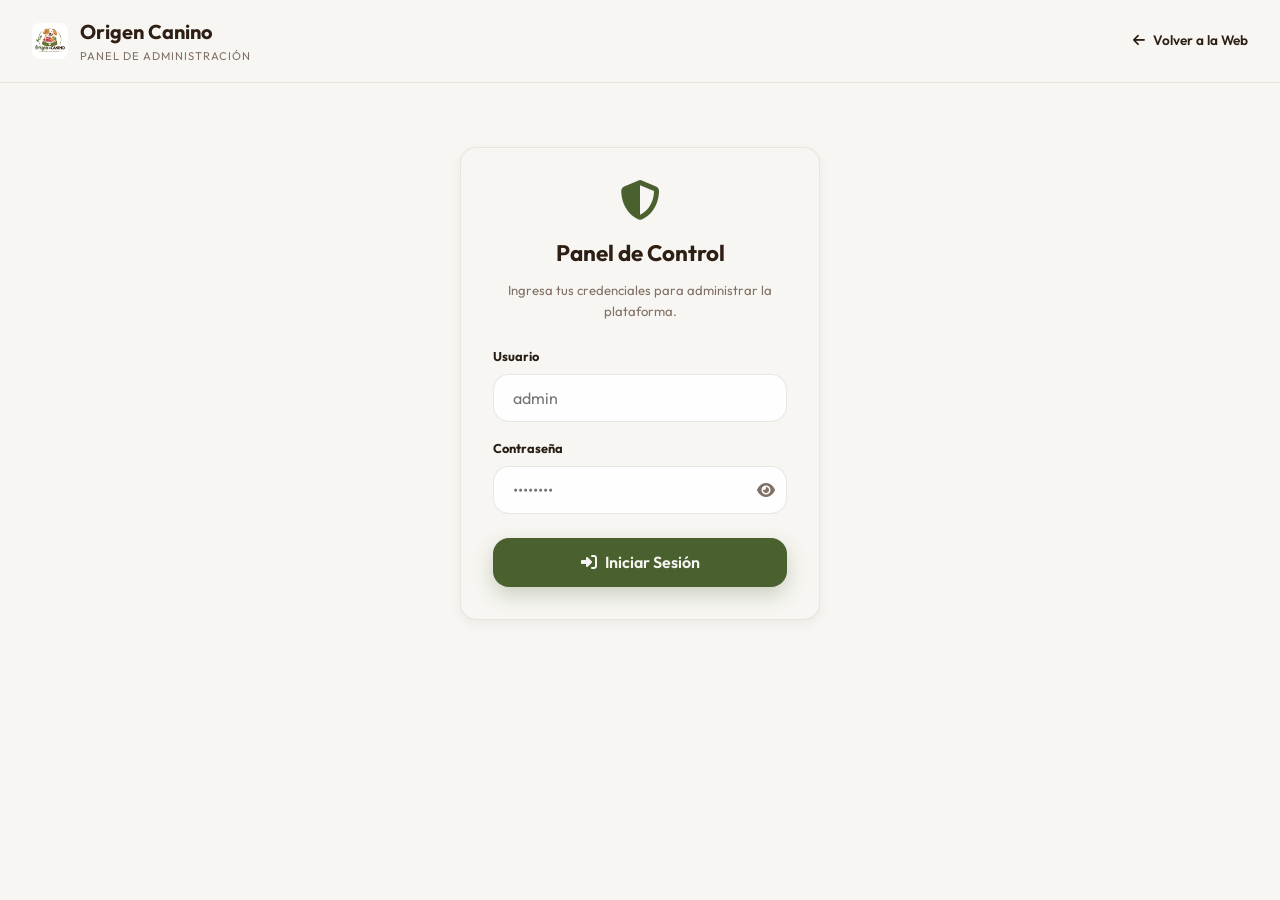
==== commit 3834e9ce: "Implementar casilla de visibilidad en productos/suplementos, ajustar login admin y colocar index tem" ====
--- a/admin/index.html
+++ b/admin/index.html
@@ -6,7 +6,7 @@
   <title>Origen Canino - Panel de Control</title>
   
   <!-- Estilos e iconos idénticos al sitio principal -->
-  <link rel="stylesheet" href="../style.css?v=3.2">
+  <link rel="stylesheet" href="../style.css?v=4.1">
   <link rel="stylesheet" href="https://cdnjs.cloudflare.com/ajax/libs/font-awesome/6.4.0/css/all.min.css">
   <link rel="preconnect" href="https://fonts.googleapis.com">
   <link rel="preconnect" href="https://fonts.gstatic.com" crossorigin>
@@ -85,6 +85,248 @@
       box-sizing: border-box;
       margin: 0 auto;
     }
+
+    /* Modal de Etiquetas de Porciones */
+    .ppv-modal-overlay {
+      position: fixed;
+      top: 0;
+      left: 0;
+      width: 100vw;
+      height: 100vh;
+      background: rgba(0, 0, 0, 0.65);
+      backdrop-filter: blur(4px);
+      z-index: 1000;
+      display: flex;
+      justify-content: center;
+      align-items: center;
+      padding: 1.5rem;
+    }
+
+    .ppv-modal-content {
+      background: var(--bg-cream);
+      border-radius: var(--radius-md);
+      box-shadow: var(--shadow-lg);
+      width: 100%;
+      max-width: 850px;
+      max-height: 90vh;
+      display: flex;
+      flex-direction: column;
+      border: 1px solid rgba(44, 26, 14, 0.1);
+      animation: ppvModalFadeIn 0.3s ease;
+    }
+
+    @keyframes ppvModalFadeIn {
+      from { opacity: 0; transform: translateY(20px); }
+      to { opacity: 1; transform: translateY(0); }
+    }
+
+    .ppv-modal-header {
+      padding: 1.25rem 1.5rem;
+      border-bottom: 1px solid rgba(44, 26, 14, 0.08);
+      display: flex;
+      justify-content: space-between;
+      align-items: center;
+    }
+
+    .ppv-modal-header h3 {
+      margin: 0;
+      font-family: var(--font-serif);
+      color: var(--secondary-brown);
+      font-size: 1.3rem;
+    }
+
+    .ppv-modal-close-btn {
+      background: none;
+      border: none;
+      font-size: 1.75rem;
+      color: var(--text-muted);
+      cursor: pointer;
+      line-height: 1;
+      padding: 0;
+      transition: color 0.2s;
+    }
+
+    .ppv-modal-close-btn:hover {
+      color: var(--accent-red);
+    }
+
+    .ppv-modal-body {
+      padding: 1.5rem;
+      overflow-y: auto;
+      flex: 1;
+    }
+
+    .ppv-modal-tip {
+      background: rgba(138, 141, 107, 0.15);
+      border-left: 4px solid var(--primary-green);
+      padding: 0.75rem 1rem;
+      border-radius: 0 var(--radius-sm) var(--radius-sm) 0;
+      font-size: 0.85rem;
+      color: var(--text-dark);
+      margin-top: 0;
+      margin-bottom: 1.5rem;
+    }
+
+    .ppv-labels-grid {
+      display: grid;
+      grid-template-columns: repeat(auto-fill, minmax(320px, 1fr));
+      gap: 1.5rem;
+    }
+
+    .ppv-modal-footer {
+      padding: 1.25rem 1.5rem;
+      border-top: 1px solid rgba(44, 26, 14, 0.08);
+      display: flex;
+      justify-content: flex-end;
+      gap: 0.75rem;
+    }
+
+    /* Sticker de Etiquetas */
+    .label-sticker {
+      background: #ffffff;
+      border: 2px dashed var(--secondary-brown);
+      border-radius: var(--radius-sm);
+      padding: 1.25rem;
+      color: #000000;
+      font-family: var(--font-sans);
+      box-shadow: var(--shadow-sm);
+      position: relative;
+      overflow: hidden;
+      display: flex;
+      flex-direction: column;
+      gap: 0.5rem;
+    }
+
+    .label-sticker-header {
+      border-bottom: 1.5px solid #000000;
+      padding-bottom: 0.4rem;
+      margin-bottom: 0.4rem;
+      text-align: center;
+    }
+
+    .label-sticker-logo {
+      font-family: var(--font-serif);
+      font-weight: 700;
+      font-size: 1.1rem;
+      color: var(--secondary-brown);
+      margin: 0;
+      letter-spacing: 0.5px;
+    }
+
+    .label-sticker-tagline {
+      font-size: 0.65rem;
+      color: var(--text-muted);
+      text-transform: uppercase;
+      letter-spacing: 1px;
+      margin: 0;
+    }
+
+    .label-sticker-title {
+      font-weight: 700;
+      font-size: 0.85rem;
+      background: #f4ece1;
+      padding: 0.2rem 0.5rem;
+      border-radius: 4px;
+      margin-top: 0.25rem;
+      text-align: center;
+      text-transform: uppercase;
+    }
+
+    .label-sticker-section {
+      font-size: 0.8rem;
+      line-height: 1.35;
+    }
+
+    .label-sticker-field {
+      display: flex;
+      justify-content: space-between;
+      border-bottom: 1px dotted #ccc;
+      padding: 0.15rem 0;
+    }
+
+    .label-sticker-field span {
+      font-weight: 600;
+    }
+
+    .label-sticker-field strong {
+      font-weight: 700;
+    }
+
+    .label-sticker-box {
+      border: 1px solid #000000;
+      border-radius: 4px;
+      padding: 0.5rem;
+      background: #fafafa;
+      font-size: 0.75rem;
+      margin-top: 0.25rem;
+    }
+
+    .label-sticker-box-title {
+      font-weight: 700;
+      margin-bottom: 0.15rem;
+      text-transform: uppercase;
+      font-size: 0.7rem;
+    }
+
+    .label-sticker-footer {
+      border-top: 1.5px solid #000000;
+      padding-top: 0.4rem;
+      margin-top: auto;
+      text-align: center;
+      font-size: 0.65rem;
+      font-weight: 600;
+      color: var(--text-muted);
+    }
+
+    @media print {
+      body {
+        background: white !important;
+        color: black !important;
+      }
+      body > * {
+        display: none !important;
+      }
+      body > #ppv-labels-modal {
+        display: block !important;
+        position: absolute !important;
+        left: 0 !important;
+        top: 0 !important;
+        width: 100% !important;
+        height: auto !important;
+        background: white !important;
+        z-index: 99999 !important;
+        padding: 0 !important;
+        margin: 0 !important;
+      }
+      .ppv-modal-content {
+        border: none !important;
+        box-shadow: none !important;
+        width: 100% !important;
+        background: white !important;
+        padding: 0 !important;
+        margin: 0 !important;
+      }
+      .ppv-modal-header,
+      .ppv-modal-footer,
+      .ppv-modal-tip {
+        display: none !important;
+      }
+      .ppv-labels-grid {
+        display: block !important;
+        gap: 0 !important;
+      }
+      .label-sticker {
+        page-break-after: always !important;
+        break-after: page !important;
+        border: 1.5px solid #000000 !important;
+        margin: 1cm auto !important;
+        box-shadow: none !important;
+        width: 100% !important;
+        max-width: 10cm !important;
+        height: auto !important;
+        box-sizing: border-box !important;
+      }
+    }
   </style>
 </head>
 <body>
@@ -117,7 +359,12 @@
         </div>
         <div class="form-group" style="text-align: left; margin-bottom: 1.5rem;">
           <label for="admin-pass-input" style="color: var(--text-dark); font-size: 0.8rem; font-weight: 700;">Contraseña</label>
-          <input type="password" id="admin-pass-input" class="form-input" placeholder="••••••••" style="width: 100%;" onkeydown="if(event.key==='Enter') loginAdmin()">
+          <div style="position: relative; width: 100%;">
+            <input type="password" id="admin-pass-input" class="form-input" placeholder="••••••••" style="width: 100%; padding-right: 2.5rem; box-sizing: border-box;" onkeydown="if(event.key==='Enter') loginAdmin()">
+            <button type="button" onclick="togglePasswordVisibility('admin-pass-input', this)" style="position: absolute; right: 0.75rem; top: 50%; transform: translateY(-50%); background: none; border: none; cursor: pointer; color: var(--text-muted); font-size: 1rem; display: flex; align-items: center; justify-content: center; padding: 0;">
+              <i class="fa-solid fa-eye"></i>
+            </button>
+          </div>
         </div>
         <button class="btn btn-primary" style="width: 100%;" onclick="loginAdmin()">
           <i class="fa-solid fa-right-to-bracket"></i> Iniciar Sesión
@@ -135,6 +382,9 @@
         </button>
         <button class="admin-menu-btn" id="btn-tab-recipes" onclick="switchAdminTab('recipes')">
           <i class="fa-solid fa-utensils"></i> Menús & Recetas
+        </button>
+        <button class="admin-menu-btn" id="btn-tab-additionals" onclick="switchAdminTab('additionals')">
+          <i class="fa-solid fa-seedling"></i> Suplementos y Adicionales
         </button>
         <button class="admin-menu-btn" id="btn-tab-orders" onclick="switchAdminTab('orders')">
           <i class="fa-solid fa-receipt"></i> Suscripciones Activas
@@ -297,6 +547,11 @@
               <input type="text" id="form-product-ingredients" class="form-input" placeholder="Ej: 60% carne de salmón, 20% huesos triturados, 10% zapallo...">
             </div>
 
+            <div class="form-group" style="margin-bottom: 1.25rem; display: flex; align-items: center; gap: 0.5rem;">
+              <input type="checkbox" id="form-product-visible" style="width: auto; margin-right: 0.5rem;">
+              <label for="form-product-visible" style="color: var(--text-dark); display: inline; margin: 0; cursor: pointer;">Producto Visible en Catálogo</label>
+            </div>
+
             <div style="display: flex; gap: 0.5rem;">
               <button class="btn btn-primary" onclick="submitProductForm()">
                 Guardar Producto
@@ -317,6 +572,7 @@
                   <th>Categoría</th>
                   <th>Ingredientes / Detalle</th>
                   <th>Precio</th>
+                  <th>Visible</th>
                   <th>Acciones</th>
                 </tr>
               </thead>
@@ -346,7 +602,10 @@
                   <th>Fórmula Solicitada</th>
                   <th>Porción Diaria</th>
                   <th>Total Mensual</th>
+                  <th>Periodo & Siguiente Despacho</th>
                   <th>Estado de Pago</th>
+                  <th>Proceso Productivo</th>
+                  <th>Acciones</th>
                 </tr>
               </thead>
               <tbody id="admin-orders-tbody">
@@ -397,6 +656,11 @@
             <div class="form-group" style="margin-bottom: 1.25rem;">
               <label for="form-testimonial-quote" style="color: var(--text-dark);">Testimonio / Opinión</label>
               <textarea id="form-testimonial-quote" class="form-input" style="height: 80px; resize: none;" required placeholder="Escribe aquí el testimonio de la familia..."></textarea>
+            </div>
+
+            <div class="form-group" style="margin-bottom: 1.25rem; display: flex; align-items: center; gap: 0.5rem;">
+              <input type="checkbox" id="form-testimonial-active" style="width: auto; margin-right: 0.5rem;">
+              <label for="form-testimonial-active" style="color: var(--text-dark); display: inline; margin: 0; cursor: pointer;">Testimonio Aprobado y Visible</label>
             </div>
 
             <div style="display: flex; gap: 0.5rem;">
@@ -419,6 +683,7 @@
                   <th>Ubicación</th>
                   <th>Mascota</th>
                   <th>Opinión</th>
+                  <th>Estado</th>
                   <th>Acciones</th>
                 </tr>
               </thead>
@@ -564,11 +829,200 @@
           </div>
         </div>
 
+        <!-- PANEL H: GESTIÓN DE SUPLEMENTOS Y ADICIONALES (additionals) -->
+        <div id="admin-panel-additionals" class="admin-view-panel">
+          <div style="display: flex; justify-content: space-between; align-items: center; margin-bottom: 1.5rem;">
+            <h2 style="font-family: var(--font-serif); color: var(--secondary-brown);">
+              Gestión de Suplementos y Adicionales
+            </h2>
+            <button class="btn btn-primary" onclick="showAddAdditionalForm()">
+              <i class="fa-solid fa-plus"></i> Nuevo Adicional
+            </button>
+          </div>
+
+          <!-- Formulario de agregar/editar adicional -->
+          <div id="add-additional-form-container" style="display: none; background: var(--bg-cream); padding: 1.5rem; border-radius: var(--radius-md); border: 1px solid rgba(44, 26, 14, 0.08); margin-bottom: 2rem;">
+            <h3 id="form-additional-title" style="margin-bottom: 1rem; font-size: 1.1rem; color: var(--secondary-brown);">Agregar Nuevo Adicional</h3>
+            <input type="hidden" id="form-additional-id">
+            
+            <div style="display: grid; grid-template-columns: 1fr 1fr; gap: 1rem; margin-bottom: 1rem;">
+              <div class="form-group">
+                <label for="form-additional-name" style="color: var(--text-dark);">Nombre del Adicional</label>
+                <input type="text" id="form-additional-name" class="form-input" required placeholder="Ej: Plátano o Levadura Nutricional">
+              </div>
+              <div class="form-group">
+                <label for="form-additional-category" style="color: var(--text-dark);">Categoría</label>
+                <select id="form-additional-category" class="form-input">
+                  <option value="superfood">Superalimento / Suplemento</option>
+                  <option value="vegfruit">Verdura / Fruta Extra</option>
+                </select>
+              </div>
+            </div>
+
+            <div style="display: grid; grid-template-columns: 1fr 1fr; gap: 1rem; margin-bottom: 1rem;">
+              <div class="form-group">
+                <label for="form-additional-price" style="color: var(--text-dark);">Precio ($)</label>
+                <input type="number" id="form-additional-price" class="form-input" required placeholder="Ej: 1500">
+              </div>
+              <div class="form-group">
+                <label for="form-additional-icon" style="color: var(--text-dark);">Emoji / Icono representativo</label>
+                <input type="text" id="form-additional-icon" class="form-input" placeholder="Ej: 🌱 o 🍌">
+              </div>
+            </div>
+
+            <div style="display: grid; grid-template-columns: 1fr 1fr; gap: 1rem; margin-bottom: 1.25rem;">
+              <div class="form-group">
+                <label for="form-additional-vitamins" style="color: var(--text-dark);">Vitaminas</label>
+                <input type="text" id="form-additional-vitamins" class="form-input" placeholder="Ej: Omega 3, Vitaminas del grupo B">
+              </div>
+              <div class="form-group">
+                <label for="form-additional-benefits" style="color: var(--text-dark);">Beneficios para el perro</label>
+                <input type="text" id="form-additional-benefits" class="form-input" placeholder="Ej: Antiinflamatorio natural, mejora piel y pelaje...">
+              </div>
+            </div>
+
+            <div class="form-group" style="margin-bottom: 1.25rem; display: flex; align-items: center; gap: 0.5rem;">
+              <input type="checkbox" id="form-additional-visible" style="width: auto; margin-right: 0.5rem;">
+              <label for="form-additional-visible" style="color: var(--text-dark); display: inline; margin: 0; cursor: pointer;">Suplemento Visible en Catálogo</label>
+            </div>
+
+            <div style="display: flex; gap: 0.5rem;">
+              <button class="btn btn-primary" onclick="submitAdditionalForm()">
+                Guardar Adicional
+              </button>
+              <button class="btn btn-secondary" onclick="hideAdditionalForm()">
+                Cancelar
+              </button>
+            </div>
+          </div>
+
+          <!-- Tablas de Listado de Adicionales -->
+          <h3 style="font-size: 1.1rem; color: var(--secondary-brown); margin: 1.5rem 0 1rem; border-bottom: 1px solid rgba(44, 26, 14, 0.08); padding-bottom: 0.5rem;">
+            Superalimentos y Suplementos
+          </h3>
+          <div class="admin-table-wrapper" style="margin-bottom: 2rem;">
+            <table class="admin-table">
+              <thead>
+                <tr>
+                  <th style="width: 80px;">Icono</th>
+                  <th>Nombre</th>
+                  <th>Precio</th>
+                  <th>Vitaminas</th>
+                  <th>Beneficios</th>
+                  <th>Visible</th>
+                  <th style="width: 150px;">Acciones</th>
+                </tr>
+              </thead>
+              <tbody id="admin-superfoods-tbody">
+                <!-- Carga dinámica -->
+              </tbody>
+            </table>
+          </div>
+
+          <h3 style="font-size: 1.1rem; color: var(--secondary-brown); margin: 1.5rem 0 1rem; border-bottom: 1px solid rgba(44, 26, 14, 0.08); padding-bottom: 0.5rem;">
+            Verduras y Frutas Adicionales
+          </h3>
+          <div class="admin-table-wrapper" style="margin-bottom: 2rem;">
+            <table class="admin-table">
+              <thead>
+                <tr>
+                  <th style="width: 80px;">Icono</th>
+                  <th>Nombre</th>
+                  <th>Precio</th>
+                  <th>Vitaminas</th>
+                  <th>Beneficios</th>
+                  <th>Visible</th>
+                  <th style="width: 150px;">Acciones</th>
+                </tr>
+              </thead>
+              <tbody id="admin-vegfruits-tbody">
+                <!-- Carga dinámica -->
+              </tbody>
+            </table>
+          </div>
+
+          <!-- DICCIONARIO DE INGREDIENTES BASE -->
+          <h3 style="font-size: 1.1rem; color: var(--secondary-brown); margin: 2.5rem 0 1rem; border-bottom: 1px solid rgba(44, 26, 14, 0.08); padding-bottom: 0.5rem; display: flex; justify-content: space-between; align-items: center;">
+            <span>Información de Ingredientes Base de Recetas</span>
+            <button class="btn btn-primary" style="font-size: 0.75rem; padding: 0.25rem 0.5rem;" onclick="showAddIngredientInfoForm()">
+              <i class="fa-solid fa-plus"></i> Nuevo Ingrediente Base
+            </button>
+          </h3>
+
+          <!-- Formulario de agregar/editar información de ingrediente base -->
+          <div id="add-ingredient-info-form-container" style="display: none; background: var(--bg-cream); padding: 1.5rem; border-radius: var(--radius-md); border: 1px solid rgba(44, 26, 14, 0.08); margin-bottom: 2rem;">
+            <h3 id="form-ingredient-info-title" style="margin-bottom: 1rem; font-size: 1.1rem; color: var(--secondary-brown);">Agregar Información de Ingrediente Base</h3>
+            <input type="hidden" id="form-ingredient-info-id">
+            
+            <div class="form-group" style="margin-bottom: 1rem;">
+              <label for="form-ingredient-info-name" style="color: var(--text-dark);">Nombre del Ingrediente (Debe coincidir exactamente con el nombre en las recetas)</label>
+              <input type="text" id="form-ingredient-info-name" class="form-input" required placeholder="Ej: Hueso de pollo triturado">
+            </div>
+
+            <div style="display: grid; grid-template-columns: 1fr 1fr; gap: 1rem; margin-bottom: 1.25rem;">
+              <div class="form-group">
+                <label for="form-ingredient-info-vitamins" style="color: var(--text-dark);">Vitaminas</label>
+                <input type="text" id="form-ingredient-info-vitamins" class="form-input" placeholder="Ej: Calcio, Fósforo, Vitamina D">
+              </div>
+              <div class="form-group">
+                <label for="form-ingredient-info-benefits" style="color: var(--text-dark);">Beneficios para el perro</label>
+                <input type="text" id="form-ingredient-info-benefits" class="form-input" placeholder="Ej: Aporte mineral para mantener huesos fuertes...">
+              </div>
+            </div>
+
+            <div style="display: flex; gap: 0.5rem;">
+              <button class="btn btn-primary" onclick="submitIngredientInfoForm()">
+                Guardar Ingrediente Base
+              </button>
+              <button class="btn btn-secondary" onclick="hideIngredientInfoForm()">
+                Cancelar
+              </button>
+            </div>
+          </div>
+
+          <!-- Tabla de Listado de Ingredientes Base -->
+          <div class="admin-table-wrapper" style="margin-bottom: 2rem;">
+            <table class="admin-table">
+              <thead>
+                <tr>
+                  <th>Nombre del Ingrediente Base</th>
+                  <th>Vitaminas</th>
+                  <th>Beneficios para el Perro</th>
+                  <th style="width: 150px;">Acciones</th>
+                </tr>
+              </thead>
+              <tbody id="admin-ingredients-info-tbody">
+                <!-- Carga dinámica -->
+              </tbody>
+            </table>
+          </div>
+        </div>
+
       </main>
     </div>
 
-  </main>
-
-  <script src="admin.js?v=3.3"></script>
+  <!-- Modal de Previsualización e Impresión de Etiquetas -->
+  <div id="ppv-labels-modal" class="ppv-modal-overlay" style="display: none;">
+    <div class="ppv-modal-content">
+      <div class="ppv-modal-header">
+        <h3>Etiquetas de Porciones (1kg)</h3>
+        <button class="ppv-modal-close-btn" onclick="closeLabelsModal()">&times;</button>
+      </div>
+      <div class="ppv-modal-body">
+        <p class="ppv-modal-tip"><i class="fa-solid fa-circle-info"></i> Estas etiquetas se imprimirán en formato de corte individual. Haz clic en <strong>Imprimir Etiquetas</strong> para abrir la ventana de impresión del navegador.</p>
+        <div id="ppv-labels-container" class="ppv-labels-grid">
+          <!-- Se cargan dinámicamente desde la API -->
+        </div>
+      </div>
+      <div class="ppv-modal-footer">
+        <button class="btn btn-primary" onclick="printLabels()">
+          <i class="fa-solid fa-print"></i> Imprimir Etiquetas
+        </button>
+        <button class="btn btn-secondary" onclick="closeLabelsModal()">Cerrar</button>
+      </div>
+    </div>
+  </div>
+
+  <script src="admin.js?v=3.9"></script>
 </body>
 </html>
--- a/style.css
+++ b/style.css
@@ -218,7 +218,7 @@
    1. ESTILOS DEL SITIO WEB (DESKTOP)
    ========================================================================== */
 .web-hero {
-  padding: 5rem 2rem;
+  padding: 4rem 2rem 1.5rem 2rem;
   background: radial-gradient(circle at 80% 20%, hsla(85, 34%, 28%, 0.08) 0%, transparent 60%),
               radial-gradient(circle at 10% 80%, hsla(1, 51%, 46%, 0.05) 0%, transparent 50%);
   display: grid;
@@ -388,14 +388,14 @@
 
 /* Filosofía y Dietas */
 .web-diets {
-  padding: 6rem 2rem;
+  padding: 3.5rem 2rem;
   background: var(--bg-white);
 }
 
 .section-title {
   text-align: center;
   max-width: 600px;
-  margin: 0 auto 4rem;
+  margin: 0 auto 2rem;
 }
 
 .section-title span {
@@ -495,7 +495,7 @@
 
 /* Catálogo Web */
 .web-catalog {
-  padding: 6rem 2rem;
+  padding: 3.5rem 2rem;
   max-width: 1200px;
   margin: 0 auto;
 }
@@ -622,7 +622,7 @@
    ESTILOS DE TESTIMONIOS (INSPIRADO EN LEGRAND PETIT)
    ========================================== */
 .web-testimonials {
-  padding: 6rem 2rem;
+  padding: 3.5rem 2rem;
   background: var(--bg-white);
   border-bottom: 1px solid rgba(44, 26, 14, 0.08);
 }
@@ -724,7 +724,7 @@
    ESTILOS DE PREGUNTAS FRECUENTES (FAQS)
    ========================================== */
 .web-faqs {
-  padding: 6rem 2rem;
+  padding: 3.5rem 2rem;
   background: var(--bg-cream);
   border-bottom: 1px solid rgba(44, 26, 14, 0.08);
 }
@@ -806,7 +806,7 @@
 .web-calculator-section {
   background: var(--secondary-brown);
   color: var(--bg-cream);
-  padding: 6rem 2rem;
+  padding: 3.5rem 2rem;
 }
 
 .web-calc-container {
@@ -1436,7 +1436,185 @@
   color: var(--text-muted);
 }
 
+/* Selector de cantidad por receta */
+.recipe-qty-selector {
+  display: flex;
+  align-items: center;
+  justify-content: center;
+  gap: 0.5rem;
+  margin-top: 0.5rem;
+  border-top: 1px dashed rgba(44, 26, 14, 0.1);
+  padding-top: 0.5rem;
+}
+
+.recipe-qty-btn {
+  width: 24px;
+  height: 24px;
+  border-radius: 50%;
+  border: 1px solid rgba(44, 26, 14, 0.15);
+  background: var(--bg-white);
+  color: var(--secondary-brown);
+  font-weight: 700;
+  cursor: pointer;
+  display: flex;
+  align-items: center;
+  justify-content: center;
+  font-size: 0.8rem;
+  transition: var(--transition);
+}
+
+.recipe-qty-btn:hover:not(:disabled) {
+  background: var(--primary-green);
+  color: var(--bg-white);
+  border-color: var(--primary-green);
+}
+
+.recipe-qty-btn:disabled {
+  opacity: 0.3;
+  cursor: not-allowed;
+}
+
+.recipe-qty-val {
+  font-weight: 700;
+  font-size: 0.8rem;
+  color: var(--secondary-brown);
+  min-width: 30px;
+  text-align: center;
+}
+
+/* Barra de progreso de kilos seleccionados */
+.weight-progress-wrapper {
+  background: hsla(24, 25%, 30%, 0.03);
+  border: 1px solid rgba(44, 26, 14, 0.06);
+  border-radius: var(--radius-md);
+  padding: 0.75rem 1rem;
+  margin-bottom: 0.75rem;
+}
+
+.weight-progress-text {
+  display: flex;
+  justify-content: space-between;
+  font-size: 0.95rem;
+  font-weight: 800;
+  color: var(--secondary-brown);
+  margin-bottom: 0.45rem;
+}
+
+.weight-progress-bar-bg {
+  height: 8px;
+  background: rgba(44, 26, 14, 0.06);
+  border-radius: 50px;
+  overflow: hidden;
+}
+
+.weight-progress-bar-fill {
+  height: 100%;
+  background: var(--primary-green);
+  width: 0%;
+  transition: width 0.3s ease;
+}
+
+.weight-progress-bar-fill.completed {
+  background: #55722e; /* green matching theme */
+}
+
+.weight-progress-bar-fill.exceeded {
+  background: var(--accent-red);
+}
+
 /* Ingredientes Personalizables e Interactivos */
+.ingredient-recipe-group {
+  border: 1.5px solid rgba(44, 26, 14, 0.08);
+  border-radius: var(--radius-md);
+  padding: 0.65rem 0.85rem 0.85rem;
+  margin-bottom: 0.75rem;
+  background: var(--bg-white);
+  transition: var(--transition);
+}
+
+.ingredient-recipe-title {
+  font-size: 0.72rem;
+  font-weight: 700;
+  text-transform: uppercase;
+  letter-spacing: 0.5px;
+  color: var(--secondary-brown);
+  margin-bottom: 0.25rem;
+  display: flex;
+  align-items: center;
+  gap: 0.35rem;
+}
+
+.recipe-title-icon {
+  font-size: 0.95rem;
+}
+
+/* Colores sobrios para las agrupaciones por receta */
+.ingredient-recipe-group.recipe-color-b-pollo {
+  border-color: rgba(208, 124, 60, 0.25);
+  background: rgba(208, 124, 60, 0.015);
+}
+.ingredient-recipe-group.recipe-color-b-pollo .ingredient-recipe-title {
+  color: #a05a20;
+}
+.ingredient-recipe-group.recipe-color-b-pollo .pill-label.base-ing {
+  border-color: rgba(208, 124, 60, 0.15);
+}
+
+.ingredient-recipe-group.recipe-color-b-vacuno {
+  border-color: rgba(192, 57, 43, 0.25);
+  background: rgba(192, 57, 43, 0.015);
+}
+.ingredient-recipe-group.recipe-color-b-vacuno .ingredient-recipe-title {
+  color: #922b21;
+}
+.ingredient-recipe-group.recipe-color-b-vacuno .pill-label.base-ing {
+  border-color: rgba(192, 57, 43, 0.15);
+}
+
+.ingredient-recipe-group.recipe-color-b-salmon {
+  border-color: rgba(41, 128, 185, 0.25);
+  background: rgba(41, 128, 185, 0.015);
+}
+.ingredient-recipe-group.recipe-color-b-salmon .ingredient-recipe-title {
+  color: #1f618d;
+}
+.ingredient-recipe-group.recipe-color-b-salmon .pill-label.base-ing {
+  border-color: rgba(41, 128, 185, 0.15);
+}
+
+.ingredient-recipe-group.recipe-color-c-pollo {
+  border-color: rgba(212, 172, 13, 0.25);
+  background: rgba(212, 172, 13, 0.015);
+}
+.ingredient-recipe-group.recipe-color-c-pollo .ingredient-recipe-title {
+  color: #9a7d0a;
+}
+.ingredient-recipe-group.recipe-color-c-pollo .pill-label.base-ing {
+  border-color: rgba(212, 172, 13, 0.15);
+}
+
+.ingredient-recipe-group.recipe-color-c-vacuno {
+  border-color: rgba(142, 68, 173, 0.25);
+  background: rgba(142, 68, 173, 0.015);
+}
+.ingredient-recipe-group.recipe-color-c-vacuno .ingredient-recipe-title {
+  color: #6c3483;
+}
+.ingredient-recipe-group.recipe-color-c-vacuno .pill-label.base-ing {
+  border-color: rgba(142, 68, 173, 0.15);
+}
+
+.ingredient-recipe-group.recipe-color-c-cerdo {
+  border-color: rgba(39, 174, 96, 0.25);
+  background: rgba(39, 174, 96, 0.015);
+}
+.ingredient-recipe-group.recipe-color-c-cerdo .ingredient-recipe-title {
+  color: #1e8449;
+}
+.ingredient-recipe-group.recipe-color-c-cerdo .pill-label.base-ing {
+  border-color: rgba(39, 174, 96, 0.15);
+}
+
 .pills-container {
   display: flex;
   flex-wrap: wrap;
@@ -1480,14 +1658,16 @@
   visibility: hidden;
 }
 
-/* Estilo para superalimento agregado (activo) */
-.pill-checkbox:checked + .pill-label.super-ing {
+/* Estilo para superalimento/vegetales agregados (activo) */
+.pill-checkbox:checked + .pill-label.super-ing,
+.pill-checkbox:checked + .pill-label.veg-fruit-ing {
   background: var(--primary-green);
   color: var(--bg-white);
   border-color: var(--primary-green);
 }
 
-.pill-checkbox:checked + .pill-label.super-ing i {
+.pill-checkbox:checked + .pill-label.super-ing i,
+.pill-checkbox:checked + .pill-label.veg-fruit-ing i {
   color: var(--bg-white);
 }
 
@@ -1534,7 +1714,15 @@
 .label-row {
   display: flex;
   justify-content: space-between;
+  gap: 0.5rem;
   margin-bottom: 0.25rem;
+  flex-wrap: wrap;
+}
+
+.label-row span:last-child,
+.label-row strong {
+  text-align: right;
+  word-break: break-word;
 }
 
 /* Catálogo de Snacks en Móvil */
@@ -2207,16 +2395,15 @@
    6. CRÉDITOS Y MODAL DE CONTACTO PPV SOLUCIONES INFORMÁTICAS
    ========================================================================= */
 .ppv-credit {
-  font-size: 0.8rem;
-  color: var(--text-muted);
+  font-size: 11px;
+  color: #cbd5e1;
   margin-top: 0.5rem;
 }
 
 .ppv-link {
-  color: var(--primary-green) !important;
-  font-weight: 700;
+  font-weight: 800;
   text-decoration: none;
-  background: linear-gradient(120deg, var(--primary-green) 0%, var(--primary-green-light) 100%);
+  background: linear-gradient(90deg, #22d3ee 0%, #c084fc 50%, #818cf8 100%);
   -webkit-background-clip: text;
   -webkit-text-fill-color: transparent;
   display: inline-block;
@@ -2232,7 +2419,7 @@
   height: 1.5px;
   bottom: 0;
   left: 0;
-  background: linear-gradient(120deg, var(--primary-green) 0%, var(--primary-green-light) 100%);
+  background: linear-gradient(90deg, #22d3ee 0%, #c084fc 50%, #818cf8 100%);
   transform-origin: bottom right;
   transition: transform 0.25s ease-out;
 }
@@ -2242,7 +2429,7 @@
   transform-origin: bottom left;
 }
 
-/* Modal PPV */
+/* Modal PPV (Space Theme) */
 .ppv-modal {
   display: none;
   position: fixed;
@@ -2250,9 +2437,10 @@
   left: 0;
   width: 100%;
   height: 100%;
-  background-color: rgba(26, 15, 8, 0.6); /* Backdrop oscuro cálido */
-  backdrop-filter: blur(5px);
-  z-index: 11000; /* Por encima de WhatsApp */
+  background-color: rgba(0, 0, 0, 0.8);
+  backdrop-filter: blur(8px);
+  -webkit-backdrop-filter: blur(8px);
+  z-index: 11000;
   justify-content: center;
   align-items: center;
   padding: 1rem;
@@ -2264,85 +2452,352 @@
 }
 
 .ppv-modal-content {
-  background: var(--bg-white);
-  border-radius: var(--radius-lg);
-  box-shadow: 0 20px 40px rgba(0, 0, 0, 0.3);
+  background: linear-gradient(to bottom, #0c061e 0%, #070312 60%, #140b2a 100%);
+  color: #f1f5f9;
+  border-radius: 24px;
+  box-shadow: 0 0 50px rgba(6, 182, 212, 0.25);
   padding: 2.5rem;
   width: 100%;
-  max-width: 480px;
+  max-width: 440px;
   position: relative;
-  border: 1px solid rgba(44, 26, 14, 0.08);
-}
-
+  border: 2px solid rgba(6, 182, 212, 0.2);
+  transition: border-color 0.3s ease;
+  overflow: hidden;
+}
+
+.ppv-modal-content:hover {
+  border-color: rgba(6, 182, 212, 0.3);
+}
+
+/* Dust particles */
+.ppv-dust-purple {
+  position: absolute;
+  top: 0;
+  right: 0;
+  transform: translate(50%, -50%);
+  width: 200px;
+  height: 200px;
+  background: rgba(147, 51, 234, 0.1);
+  border-radius: 50%;
+  filter: blur(80px);
+  pointer-events: none;
+}
+
+.ppv-dust-cyan {
+  position: absolute;
+  bottom: 0;
+  left: 0;
+  transform: translate(-50%, 50%);
+  width: 200px;
+  height: 200px;
+  background: rgba(6, 182, 212, 0.1);
+  border-radius: 50%;
+  filter: blur(80px);
+  pointer-events: none;
+}
+
+/* Spaceship Orbit */
+.ppv-spaceship {
+  position: absolute;
+  width: 32px;
+  height: 32px;
+  display: flex;
+  align-items: center;
+  justify-content: center;
+  pointer-events: none;
+  z-index: 10;
+}
+
+.ppv-spaceship svg {
+  width: 28px;
+  height: 28px;
+  color: #22d3ee;
+  filter: drop-shadow(0 0 6px rgba(34, 211, 238, 0.8));
+}
+
+@keyframes spaceship-orbit {
+  0% {
+    top: 12px;
+    left: 12px;
+    transform: rotate(90deg);
+  }
+  25% {
+    top: 12px;
+    left: calc(100% - 40px);
+    transform: rotate(180deg);
+  }
+  50% {
+    top: calc(100% - 40px);
+    left: calc(100% - 40px);
+    transform: rotate(270deg);
+  }
+  75% {
+    top: calc(100% - 40px);
+    left: 12px;
+    transform: rotate(360deg);
+  }
+  100% {
+    top: 12px;
+    left: 12px;
+    transform: rotate(450deg);
+  }
+}
+
+.animate-spaceship-orbit {
+  animation: spaceship-orbit 16s linear infinite;
+}
+
+/* Ship shake (launch stage) */
+@keyframes ship-shake {
+  0%, 100% { transform: translate(-50%, -50%) rotate(180deg); }
+  15% { transform: translate(-52%, -48%) rotate(177deg); }
+  30% { transform: translate(-48%, -52%) rotate(183deg); }
+  45% { transform: translate(-51%, -49%) rotate(178deg); }
+  60% { transform: translate(-49%, -51%) rotate(182deg); }
+  75% { transform: translate(-52%, -50%) rotate(176deg); }
+  90% { transform: translate(-48%, -50%) rotate(184deg); }
+}
+
+.animate-ship-shake {
+  position: absolute;
+  top: 25%;
+  left: 50%;
+  z-index: 10;
+  width: 32px;
+  height: 32px;
+  display: flex;
+  align-items: center;
+  justify-content: center;
+  pointer-events: none;
+  animation: ship-shake 0.12s infinite;
+}
+
+.animate-ship-shake svg {
+  width: 28px;
+  height: 28px;
+  color: #67e8f9;
+  filter: drop-shadow(0 0 10px rgba(34, 211, 238, 1));
+}
+
+/* Missile */
+.ppv-missile {
+  position: absolute;
+  left: 50%;
+  z-index: 20;
+  width: 24px;
+  height: 40px;
+  display: flex;
+  align-items: center;
+  justify-content: center;
+  pointer-events: none;
+}
+
+.ppv-missile svg {
+  width: 20px;
+  height: 32px;
+  color: #ef4444;
+  filter: drop-shadow(0 0 8px rgba(239, 68, 68, 0.8));
+}
+
+@keyframes missile-launch {
+  0% {
+    bottom: 50px;
+    opacity: 0;
+    transform: translate(-50%, 0) scale(0.5);
+  }
+  15% {
+    opacity: 1;
+    transform: translate(-50%, 0) scale(1.2);
+  }
+  100% {
+    bottom: calc(75% - 20px);
+    transform: translate(-50%, 0) scale(1);
+  }
+}
+
+.animate-missile-launch {
+  animation: missile-launch 0.9s cubic-bezier(0.6, -0.28, 0.735, 0.045) forwards;
+}
+
+/* Explosion */
+.ppv-explosion {
+  position: absolute;
+  top: 25%;
+  left: 50%;
+  z-index: 30;
+  width: 64px;
+  height: 64px;
+  pointer-events: none;
+}
+
+.ppv-explode-ring,
+.ppv-explode-ring-delayed {
+  position: absolute;
+  top: 50%;
+  left: 50%;
+  width: 64px;
+  height: 64px;
+  background: transparent;
+  border: 4px solid #22d3ee;
+  border-radius: 50%;
+}
+
+.ppv-explode-ring {
+  animation: explode-ring 0.8s cubic-bezier(0.1, 0.8, 0.3, 1) forwards;
+}
+
+.ppv-explode-ring-delayed {
+  border: 1px dashed #fde047;
+  width: 56px;
+  height: 56px;
+  animation: explode-ring 0.8s cubic-bezier(0.1, 0.8, 0.3, 1) 0.1s forwards;
+}
+
+.ppv-explode-particles {
+  position: absolute;
+  top: 50%;
+  left: 50%;
+  width: 40px;
+  height: 40px;
+  background: linear-gradient(135deg, #ef4444, #f97316, #facc15);
+  border-radius: 50%;
+  animation: explode-particles 0.8s cubic-bezier(0.1, 0.8, 0.3, 1) forwards;
+}
+
+@keyframes explode-ring {
+  0% {
+    transform: translate(-50%, -50%) scale(0.1);
+    opacity: 1;
+  }
+  50% {
+    opacity: 0.9;
+  }
+  100% {
+    transform: translate(-50%, -50%) scale(2.8);
+    opacity: 0;
+  }
+}
+
+@keyframes explode-particles {
+  0% {
+    transform: translate(-50%, -50%) scale(0.2);
+    opacity: 1;
+  }
+  100% {
+    transform: translate(-50%, -50%) scale(3.5);
+    opacity: 0;
+    filter: blur(5px);
+  }
+}
+
+/* Header & close */
 .ppv-modal-close {
   position: absolute;
-  top: 1rem;
+  top: 1.25rem;
   right: 1.25rem;
   background: none;
   border: none;
   font-size: 2rem;
-  color: var(--text-muted);
+  color: #94a3b8;
   cursor: pointer;
   line-height: 1;
-  transition: var(--transition);
+  transition: color 0.2s ease;
+  z-index: 999;
 }
 
 .ppv-modal-close:hover {
-  color: var(--accent-red);
+  color: #22d3ee;
 }
 
 .ppv-modal-header {
   text-align: center;
   margin-bottom: 2rem;
-}
-
-.ppv-modal-icon {
-  font-size: 2.5rem;
-  color: var(--primary-green);
+  position: relative;
+}
+
+.ppv-terminal-icon {
+  display: flex;
+  justify-content: center;
+  color: #22d3ee;
+  filter: drop-shadow(0 0 8px rgba(34, 211, 238, 0.4));
   margin-bottom: 0.75rem;
 }
 
+.ppv-terminal-icon svg {
+  width: 48px;
+  height: 48px;
+}
+
 .ppv-modal-header h3 {
-  font-family: var(--font-header);
-  font-size: 1.4rem;
-  color: var(--secondary-brown);
-  margin-bottom: 0.5rem;
+  font-family: inherit;
+  font-size: 1.6rem;
+  font-weight: 800;
+  letter-spacing: 0.5px;
+  background: linear-gradient(90deg, #22d3ee, #c084fc, #818cf8);
+  -webkit-background-clip: text;
+  -webkit-text-fill-color: transparent;
+  margin-bottom: 0.25rem;
+}
+
+.ppv-subtitle {
+  font-size: 9px;
+  text-transform: uppercase;
+  letter-spacing: 0.25em;
+  color: rgba(34, 211, 238, 0.8);
   font-weight: 700;
-}
-
-.ppv-modal-header p {
-  font-size: 0.85rem;
-  color: var(--text-muted);
-  line-height: 1.5;
+  margin-bottom: 1rem;
+}
+
+.ppv-intro {
+  font-size: 0.8rem;
+  color: #94a3b8;
+  line-height: 1.6;
+  padding: 0 0.5rem;
+}
+
+/* Inputs and Forms */
+#ppv-form-wrapper {
+  transition: all 0.5s ease;
+}
+
+#ppv-form-wrapper.faded {
+  opacity: 0.2;
+  pointer-events: none;
 }
 
 .ppv-form-group {
-  margin-bottom: 1.15rem;
+  margin-bottom: 1.25rem;
   text-align: left;
 }
 
 .ppv-form-group label {
   display: block;
-  font-size: 0.8rem;
+  font-size: 9px;
   font-weight: 700;
-  color: var(--secondary-brown-light);
-  margin-bottom: 0.35rem;
+  color: rgba(34, 211, 238, 0.7);
+  margin-bottom: 0.5rem;
   text-transform: uppercase;
-  letter-spacing: 0.5px;
+  letter-spacing: 1px;
+  padding-left: 0.25rem;
 }
 
 .ppv-form-group input,
 .ppv-form-group textarea {
   width: 100%;
-  padding: 0.75rem 1rem;
-  background: var(--bg-cream);
-  border: 1px solid rgba(44, 26, 14, 0.1);
-  border-radius: var(--radius-sm);
-  font-family: var(--font-sans);
-  font-size: 0.9rem;
-  color: var(--text-dark);
+  padding: 0.85rem 1rem;
+  background: rgba(2, 6, 23, 0.6);
+  border: 1px solid #1e293b;
+  border-radius: 12px;
+  font-family: inherit;
+  font-size: 0.85rem;
+  color: #f8fafc;
   outline: none;
-  transition: var(--transition);
+  transition: all 0.3s ease;
+}
+
+.ppv-form-group input::placeholder,
+.ppv-form-group textarea::placeholder {
+  color: #475569;
 }
 
 .ppv-form-group textarea {
@@ -2352,57 +2807,96 @@
 
 .ppv-form-group input:focus,
 .ppv-form-group textarea:focus {
-  border-color: var(--primary-green);
-  background: var(--bg-white);
-  box-shadow: 0 0 0 2px hsla(85, 34%, 28%, 0.15);
-}
-
+  border-color: #22d3ee;
+  box-shadow: 0 0 0 1px rgba(34, 211, 238, 0.2);
+}
+
+/* Submit & Close Buttons */
 .ppv-btn-submit {
   width: 100%;
-  padding: 0.9rem;
-  background: linear-gradient(120deg, var(--primary-green) 0%, var(--primary-green-light) 100%);
+  padding: 1rem;
+  background: linear-gradient(90deg, #06b6d4, #6366f1, #a855f7);
   color: white;
   border: none;
-  border-radius: var(--radius-sm);
+  border-radius: 12px;
   font-weight: 700;
-  font-size: 0.95rem;
+  font-size: 0.8rem;
+  text-transform: uppercase;
+  letter-spacing: 1.5px;
   cursor: pointer;
-  box-shadow: var(--shadow-sm);
-  transition: var(--transition);
+  box-shadow: 0 0 15px rgba(6, 182, 212, 0.2);
+  transition: all 0.3s ease;
 }
 
 .ppv-btn-submit:hover {
+  background: linear-gradient(90deg, #22d3ee, #818cf8, #c084fc);
+  box-shadow: 0 0 25px rgba(6, 182, 212, 0.4);
   transform: translateY(-2px);
-  box-shadow: var(--shadow-md);
-}
-
-/* Mensaje de Éxito */
+}
+
+.ppv-btn-submit:active {
+  transform: translateY(0);
+}
+
+/* Success State */
 .ppv-success-msg {
   text-align: center;
-  padding: 1rem 0;
+  padding: 1.5rem 0;
   animation: ppvScaleIn 0.3s ease-out;
 }
 
-.ppv-success-icon {
-  font-size: 3.5rem;
-  color: var(--primary-green);
+.ppv-success-icon-container {
+  display: flex;
+  justify-content: center;
+  color: #22d3ee;
+  filter: drop-shadow(0 0 10px rgba(34, 211, 238, 0.5));
+  margin-bottom: 1.25rem;
+}
+
+.ppv-success-icon-container svg {
+  width: 64px;
+  height: 64px;
+  animation: bounce 1s infinite;
+}
+
+.ppv-success-msg h4 {
+  font-size: 1.6rem;
+  font-weight: 800;
+  letter-spacing: 0.5px;
+  background: linear-gradient(90deg, #22d3ee, #c084fc);
+  -webkit-background-clip: text;
+  -webkit-text-fill-color: transparent;
   margin-bottom: 1rem;
 }
 
-.ppv-success-msg h4 {
-  font-family: var(--font-header);
-  font-size: 1.25rem;
-  color: var(--secondary-brown);
-  margin-bottom: 0.5rem;
+.ppv-success-msg p {
+  font-size: 0.8rem;
+  color: #cbd5e1;
+  line-height: 1.6;
+  padding: 0 0.5rem;
+  margin-bottom: 2rem;
+}
+
+.ppv-btn-close-cabin {
+  padding: 0.9rem 2rem;
+  background: rgba(8, 47, 73, 0.2);
+  color: #22d3ee;
+  border: 1px solid rgba(6, 182, 212, 0.3);
+  border-radius: 12px;
   font-weight: 700;
-}
-
-.ppv-success-msg p {
-  font-size: 0.9rem;
-  color: var(--text-muted);
-  line-height: 1.6;
-}
-
+  font-size: 0.8rem;
+  text-transform: uppercase;
+  letter-spacing: 1px;
+  cursor: pointer;
+  transition: all 0.3s ease;
+}
+
+.ppv-btn-close-cabin:hover {
+  border-color: #22d3ee;
+  color: #e0f2fe;
+}
+
+/* General Animations */
 @keyframes ppvFadeIn {
   from { opacity: 0; }
   to { opacity: 1; }
@@ -2411,6 +2905,11 @@
 @keyframes ppvScaleIn {
   from { opacity: 0; transform: scale(0.95); }
   to { opacity: 1; transform: scale(1); }
+}
+
+@keyframes bounce {
+  0%, 100% { transform: translateY(0); }
+  50% { transform: translateY(-10px); }
 }
 
 
@@ -2697,9 +3196,9 @@
 
 /* Specific grids for elements inside columns */
 body:not(.mobile-native-mode) .mobile-snacks-list {
-  display: grid !important;
-  grid-template-columns: 1fr 1fr;
-  gap: 0.75rem;
+  display: flex !important;
+  flex-direction: column !important;
+  gap: 0.5rem !important;
 }
 
 
@@ -2711,8 +3210,10 @@
   margin: 0 auto;
 }
 
-/* PC simulator container responsive height adjustments */
+/* PC simulator container responsive width/height adjustments */
 body:not(.mobile-native-mode) .phone-mockup {
+  width: 1150px !important;
+  max-width: 96vw !important;
   height: auto !important;
   max-height: 94vh !important;
 }
@@ -2723,12 +3224,130 @@
 }
 
 body:not(.mobile-native-mode) .phone-content {
-  height: auto !important;
-  flex: none !important;
+  flex: 1 1 auto !important;
+  min-height: 0 !important;
   overflow-y: auto !important;
 }
 
-/* Ocultar botones de cambio de vista de entorno */
-.view-tabs button.tab-btn {
+body:not(.mobile-native-mode) .mobile-simulator-container {
+  padding: 0.5rem 2rem !important;
+  align-items: flex-start !important;
+  min-height: auto !important;
+}
+
+/* Desktop compact layouts to avoid scrolling on PC/notebook */
+body:not(.mobile-native-mode) #mobile-calculator .pc-columns-wrapper {
+  grid-template-columns: minmax(0, 1fr) minmax(0, 1fr) minmax(0, 1fr) !important;
+  gap: 1rem !important;
+}
+
+body:not(.mobile-native-mode) .mobile-card {
+  padding: 0.8rem !important;
+  margin-bottom: 0.5rem !important;
+}
+
+body:not(.mobile-native-mode) .portion-breakdown-card {
+  padding: 0.8rem !important;
+  margin-bottom: 0.5rem !important;
+}
+
+body:not(.mobile-native-mode) .pill-label {
+  padding: 0.35rem 0.6rem !important;
+  font-size: 0.7rem !important;
+}
+
+body:not(.mobile-native-mode) .package-label-mockup {
+  padding: 0.8rem !important;
+  margin-top: 0.5rem !important;
+}
+
+body:not(.mobile-native-mode) .recipe-select-card {
+  padding: 0.5rem !important;
+}
+
+body:not(.mobile-native-mode) .recipe-qty-selector {
+  gap: 0.25rem !important;
+  padding-top: 0.35rem !important;
+  margin-top: 0.35rem !important;
+}
+
+body:not(.mobile-native-mode) .recipe-qty-btn {
+  width: 20px !important;
+  height: 20px !important;
+  font-size: 0.75rem !important;
+}
+
+body:not(.mobile-native-mode) .recipe-qty-val {
+  min-width: 20px !important;
+  font-size: 0.75rem !important;
+}
+
+body:not(.mobile-native-mode) #calc-checkout-card .portion-header {
+  flex-wrap: wrap !important;
+  gap: 0.5rem !important;
+}
+
+body:not(.mobile-native-mode) #calc-checkout-card .portion-header span:first-child {
+  font-size: 0.85rem !important;
+  flex: 1 !important;
+  min-width: 150px !important;
+}
+
+body:not(.mobile-native-mode) #calc-checkout-card .portion-header .portion-total {
+  font-size: 1.25rem !important;
+}
+
+/* Ocultar botones de cambio de vista de entorno y navbar móvil en desktop */
+.view-tabs button.tab-btn,
+body:not(.mobile-native-mode) .phone-navbar {
   display: none !important;
 }
+
+/* Badge Warning */
+.badge-warning {
+  background: hsla(35, 100%, 50%, 0.1);
+  color: #d97706; /* Amber color */
+}
+
+/* Modal de Testimonio Público */
+.testimonial-modal-content {
+  background: var(--bg-cream) !important;
+  color: var(--text-dark) !important;
+  border: 1px solid rgba(44, 26, 14, 0.15) !important;
+  box-shadow: var(--shadow-lg) !important;
+}
+.testimonial-modal-content h3 {
+  font-family: var(--font-serif) !important;
+  color: var(--secondary-brown) !important;
+  background: none !important;
+  -webkit-background-clip: initial !important;
+  -webkit-text-fill-color: initial !important;
+  margin-top: 0 !important;
+  margin-bottom: 0.25rem !important;
+}
+.testimonial-modal-content .ppv-subtitle {
+  color: #7c5e47 !important;
+  margin-bottom: 1.5rem !important;
+}
+.testimonial-modal-content label {
+  color: var(--secondary-brown) !important;
+}
+.testimonial-modal-content .form-input {
+  background: #ffffff !important;
+  border: 1px solid rgba(44, 26, 14, 0.15) !important;
+  color: var(--text-dark) !important;
+}
+.testimonial-modal-content .form-input:focus {
+  border-color: var(--primary-green) !important;
+}
+.testimonial-modal-content .ppv-modal-close {
+  color: var(--secondary-brown) !important;
+}
+.testimonial-modal-content .ppv-success-msg h4 {
+  background: none !important;
+  -webkit-background-clip: initial !important;
+  -webkit-text-fill-color: initial !important;
+  color: var(--secondary-brown) !important;
+  font-family: var(--font-serif) !important;
+}
+
